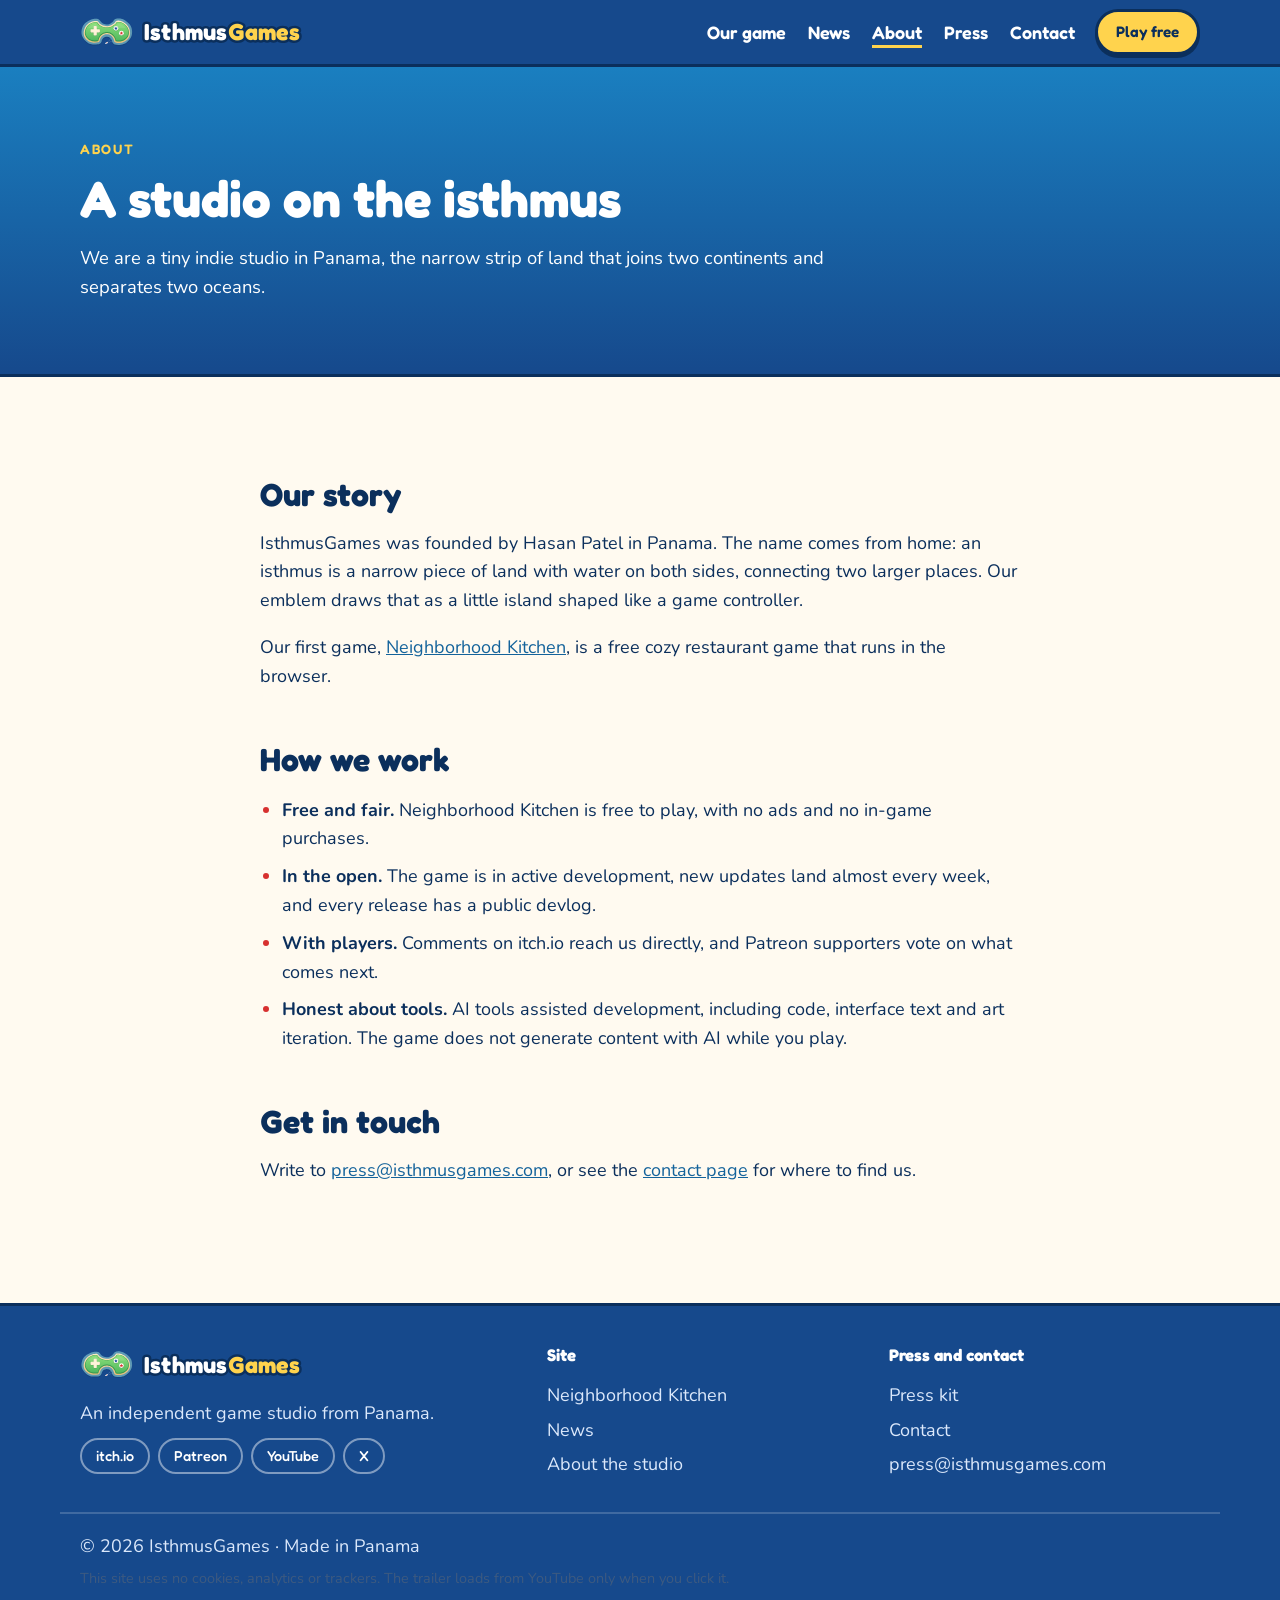
==== about/index.html @ 9109cb6f "Add game, news, about, press and contact pages Split the one-page site into a multi-page site with a" ====
<!doctype html>
<html lang="en">
<head>
  <meta charset="utf-8">
  <meta name="viewport" content="width=device-width, initial-scale=1">
  <meta http-equiv="Content-Security-Policy" content="default-src 'self'; img-src 'self' data:; style-src 'self'; font-src 'self'; script-src 'self'; frame-src https://www.youtube-nocookie.com; base-uri 'self'; form-action 'none'; object-src 'none'">
  <title>About | IsthmusGames</title>
  <meta name="description" content="IsthmusGames is an independent game studio from Panama, making warm, unhurried games in the open.">
  <meta name="theme-color" content="#16498c">
  <link rel="canonical" href="https://isthmusgames.com/about/">

  <meta property="og:type" content="website">
  <meta property="og:site_name" content="IsthmusGames">
  <meta property="og:title" content="About | IsthmusGames">
  <meta property="og:description" content="IsthmusGames is an independent game studio from Panama, making warm, unhurried games in the open.">
  <meta property="og:url" content="https://isthmusgames.com/about/">
  <meta property="og:image" content="https://isthmusgames.com/assets/social-card.jpg">
  <meta property="og:image:width" content="1200">
  <meta property="og:image:height" content="1200">
  <meta name="twitter:card" content="summary_large_image">
  <meta name="twitter:site" content="@IsthmusGamesHQ">

  <link rel="icon" href="/favicon.ico" sizes="48x48">
  <link rel="icon" href="/assets/emblem.svg" type="image/svg+xml">
  <link rel="apple-touch-icon" href="/assets/icon-180.png">
  
  <link rel="preload" href="/assets/fonts/fredoka-latin.woff2" as="font" type="font/woff2" crossorigin>
  <link rel="stylesheet" href="/fonts.css">
  <link rel="stylesheet" href="/styles.css">
  
</head>
<body>
  <a class="skip" href="#main">Skip to content</a>
  <header class="site-header">
    <div class="wrap header-row">
      <a class="brand" href="/" aria-label="IsthmusGames home">
        <img src="/assets/emblem-island.svg" alt="" width="54" height="32">
        <span class="wordmark"><span>Isthmus</span><span class="games">Games</span></span>
      </a>
      <nav aria-label="Main">
        <a href="/neighborhood-kitchen/">Our game</a>
        <a href="/news/">News</a>
        <a href="/about/" aria-current="page">About</a>
        <a href="/press/">Press</a>
        <a href="/contact/">Contact</a>
      </nav>
      <a class="btn btn-small btn-primary" href="https://isthmusgames.itch.io/neighborhood-kitchen" target="_blank" rel="noopener">Play free</a>
    </div>
  </header>

  <main id="main">
    <section class="page-hero">
      <div class="wrap">
        <p class="eyebrow">About</p>
        <h1>A studio on the isthmus</h1>
        <p class="lede">We are a tiny indie studio in Panama, the narrow strip of land that joins two continents and separates two oceans.</p>
      </div>
    </section>

    <section class="section">
      <div class="wrap prose">
        <h2>Our story</h2>
        <p>IsthmusGames was founded by Hasan Patel in Panama. The name comes from home: an isthmus is a narrow piece of land with water on both sides, connecting two larger places. Our emblem draws that as a little island shaped like a game controller.</p>
        <p>Our first game, <a href="/neighborhood-kitchen/">Neighborhood Kitchen</a>, is a free cozy restaurant game that runs in the browser.</p>
        <h2>How we work</h2>
        <ul>
          <li><strong>Free and fair.</strong> Neighborhood Kitchen is free to play, with no ads and no in-game purchases.</li>
          <li><strong>In the open.</strong> The game is in active development, new updates land almost every week, and every release has a public devlog.</li>
          <li><strong>With players.</strong> Comments on itch.io reach us directly, and Patreon supporters vote on what comes next.</li>
          <li><strong>Honest about tools.</strong> AI tools assisted development, including code, interface text and art iteration. The game does not generate content with AI while you play.</li>
        </ul>
        <h2>Get in touch</h2>
        <p>Write to <a href="mailto:press@isthmusgames.com">press@isthmusgames.com</a>, or see the <a href="/contact/">contact page</a> for where to find us.</p>
      </div>
    </section>
  </main>

  <footer class="site-footer">
    <div class="wrap footer-grid">
      <div>
        <div class="brand">
          <img src="/assets/emblem-island.svg" alt="" width="54" height="32">
          <span class="wordmark"><span>Isthmus</span><span class="games">Games</span></span>
        </div>
        <p>An independent game studio from Panama.</p>
        <p class="social-row">
          <a href="https://isthmusgames.itch.io" target="_blank" rel="noopener">itch.io</a>
          <a href="https://www.patreon.com/isthmusgames" target="_blank" rel="noopener">Patreon</a>
          <a href="https://www.youtube.com/@IsthmusGames" target="_blank" rel="noopener">YouTube</a>
          <a href="https://x.com/IsthmusGamesHQ" target="_blank" rel="noopener">X</a>
        </p>
      </div>
      <nav aria-label="Footer">
        <h2>Site</h2>
        <a href="/neighborhood-kitchen/">Neighborhood Kitchen</a>
        <a href="/news/">News</a>
        <a href="/about/">About the studio</a>
      </nav>
      <nav aria-label="Press and contact">
        <h2>Press and contact</h2>
        <a href="/press/">Press kit</a>
        <a href="/contact/">Contact</a>
        <a href="mailto:press@isthmusgames.com">press@isthmusgames.com</a>
      </nav>
    </div>
    <div class="wrap footer-base">
      <p>© 2026 IsthmusGames · Made in Panama</p>
      <p class="fineprint">This site uses no cookies, analytics or trackers. The trailer loads from YouTube only when you click it.</p>
    </div>
  </footer>
  <script src="/site.js" defer></script>
</body>
</html>
---- fonts.css ----
@font-face {
  font-family: "Fredoka";
  font-style: normal;
  font-weight: 500;
  font-display: swap;
  src: url("/assets/fonts/fredoka-latin.woff2") format("woff2");
}

@font-face {
  font-family: "Fredoka";
  font-style: normal;
  font-weight: 600;
  font-display: swap;
  src: url("/assets/fonts/fredoka-latin.woff2") format("woff2");
}

@font-face {
  font-family: "Fredoka";
  font-style: normal;
  font-weight: 700;
  font-display: swap;
  src: url("/assets/fonts/fredoka-latin.woff2") format("woff2");
}

@font-face {
  font-family: "Nunito";
  font-style: normal;
  font-weight: 400;
  font-display: swap;
  src: url("/assets/fonts/nunito-latin.woff2") format("woff2");
}

@font-face {
  font-family: "Nunito";
  font-style: normal;
  font-weight: 600;
  font-display: swap;
  src: url("/assets/fonts/nunito-latin.woff2") format("woff2");
}

@font-face {
  font-family: "Nunito";
  font-style: normal;
  font-weight: 700;
  font-display: swap;
  src: url("/assets/fonts/nunito-latin.woff2") format("woff2");
}

@font-face {
  font-family: "Nunito";
  font-style: normal;
  font-weight: 800;
  font-display: swap;
  src: url("/assets/fonts/nunito-latin.woff2") format("woff2");
}
---- styles.css ----
:root {
  --sea-1: #46d6c8;
  --sea-2: #22b0c2;
  --sea-3: #1a7fc0;
  --sea-4: #16498c;
  --navy: #0b2f5c;
  --sand: #fdeec4;
  --sand-deep: #e7bd78;
  --grass: #4fb85e;
  --grass-edge: #37964e;
  --star-blue: #1d4f9f;
  --star-red: #d7302f;
  --yellow: #ffd34d;

  --bg: #fffaf0;
  --bg-alt: #fdf1d2;
  --surface: #ffffff;
  --text: #0b2f5c;
  --text-soft: #3d5a80;
  --line: #ecdcb4;
  --accent: #14639b;

  --radius: 20px;
  --shadow: 0 10px 30px rgba(11, 47, 92, .14);
  --font-display: "Fredoka", "Nunito", system-ui, sans-serif;
  --font-body: "Nunito", system-ui, -apple-system, "Segoe UI", sans-serif;
}

@media (prefers-color-scheme: dark) {
  :root {
    --bg: #071f3d;
    --bg-alt: #0b2f5c;
    --surface: #10386b;
    --text: #f4f8ff;
    --text-soft: #b9cde8;
    --line: #1f4a85;
    --accent: #7fdcd2;
    --shadow: 0 10px 30px rgba(0, 0, 0, .35);
  }
}

* { box-sizing: border-box; }

html { scroll-behavior: smooth; scroll-padding-top: 84px; }

body {
  margin: 0;
  background: var(--bg);
  color: var(--text);
  font-family: var(--font-body);
  font-size: 18px;
  line-height: 1.6;
  -webkit-font-smoothing: antialiased;
}

img { max-width: 100%; height: auto; display: block; }

a { color: var(--accent); }

h1, h2, h3 {
  font-family: var(--font-display);
  line-height: 1.12;
  margin: 0 0 .5em;
  text-wrap: balance;
}

h1 { font-size: clamp(2.3rem, 5.4vw, 4rem); font-weight: 700; }
h2 { font-size: clamp(1.9rem, 4vw, 2.8rem); font-weight: 700; }
h3 { font-size: 1.3rem; font-weight: 600; }

p { margin: 0 0 1em; }

.wrap {
  width: 100%;
  max-width: 1160px;
  margin: 0 auto;
  padding: 0 20px;
}

.skip {
  position: absolute;
  left: -999px;
  top: 8px;
  background: var(--yellow);
  color: var(--navy);
  padding: 8px 14px;
  border-radius: 10px;
  z-index: 100;
}
.skip:focus { left: 8px; }

.eyebrow {
  font-family: var(--font-display);
  font-weight: 600;
  font-size: .85rem;
  letter-spacing: .12em;
  text-transform: uppercase;
  color: var(--accent);
  margin-bottom: .7em;
}

.fineprint { font-size: .9rem; color: var(--text-soft); }

/* Brand */

.brand {
  display: inline-flex;
  align-items: center;
  gap: 10px;
  text-decoration: none;
}

.wordmark {
  font-family: var(--font-display);
  font-weight: 700;
  font-size: 1.45rem;
  color: #fff;
  -webkit-text-stroke: 5px var(--navy);
  paint-order: stroke fill;
  letter-spacing: .01em;
  white-space: nowrap;
}
.wordmark .games { color: var(--yellow); }

/* Buttons */

.btn {
  display: inline-flex;
  align-items: center;
  justify-content: center;
  font-family: var(--font-display);
  font-weight: 600;
  font-size: 1.1rem;
  padding: 14px 26px;
  border-radius: 999px;
  border: 3px solid var(--navy);
  text-decoration: none;
  transition: transform .15s ease, box-shadow .15s ease;
  box-shadow: 0 5px 0 var(--navy);
}
.btn:hover { transform: translateY(-2px); box-shadow: 0 7px 0 var(--navy); }
.btn:active { transform: translateY(3px); box-shadow: 0 2px 0 var(--navy); }
.btn:focus-visible, a:focus-visible { outline: 3px solid var(--yellow); outline-offset: 3px; }

.btn-primary { background: var(--yellow); color: var(--navy); }
.btn-ghost { background: rgba(255, 255, 255, .92); color: var(--navy); }
.btn-outline { background: var(--surface); color: var(--text); }
.btn-small { font-size: .95rem; padding: 8px 18px; box-shadow: 0 3px 0 var(--navy); }

.actions { display: flex; flex-wrap: wrap; gap: 14px; margin: 1.6em 0 1em; }

/* Header */

.site-header {
  position: sticky;
  top: 0;
  z-index: 50;
  background: var(--sea-4);
  border-bottom: 3px solid var(--navy);
}

.header-row {
  display: flex;
  align-items: center;
  gap: 20px;
  min-height: 64px;
}

.site-header nav {
  display: flex;
  gap: 22px;
  margin-left: auto;
}

.site-header nav a {
  font-family: var(--font-display);
  font-weight: 600;
  color: #fff;
  text-decoration: none;
}
.site-header nav a[aria-current="page"] { text-decoration: underline; text-decoration-color: var(--yellow); text-decoration-thickness: 3px; text-underline-offset: 6px; }
.site-header nav a:hover { text-decoration: underline; text-underline-offset: 5px; }

/* Hero */

.hero {
  position: relative;
  overflow: hidden;
  color: #fff;
  background: linear-gradient(180deg, var(--sea-1) 0%, var(--sea-2) 14%, var(--sea-3) 40%, var(--sea-4) 100%);
  padding: clamp(48px, 8vw, 96px) 0 clamp(64px, 9vw, 112px);
}

.waves { position: absolute; inset: 0; width: 100%; height: 100%; }

.hero-grid {
  position: relative;
  display: grid;
  grid-template-columns: 1.05fr 1fr;
  gap: 40px;
  align-items: center;
}

.hero h1 { text-shadow: 0 4px 0 rgba(11, 47, 92, .35); }
.hero .eyebrow { color: var(--navy); }
.hero .lede { font-size: 1.2rem; max-width: 34em; }

.hero-art img {
  width: 100%;
  filter: drop-shadow(0 18px 24px rgba(11, 47, 92, .35));
  animation: float 7s ease-in-out infinite;
}

@keyframes float {
  0%, 100% { transform: translateY(0); }
  50% { transform: translateY(-12px); }
}

@media (prefers-reduced-motion: reduce) {
  .hero-art img { animation: none; }
  html { scroll-behavior: auto; }
  .btn { transition: none; }
}

/* Sections */

.section { padding: clamp(56px, 8vw, 100px) 0; }
.section-sand { background: var(--bg-alt); border-block: 3px solid var(--line); }
.section-sand .eyebrow { color: var(--accent); }
.section-sand .card-link { color: var(--accent); }
.site-footer .eyebrow { color: var(--yellow); }

@media (prefers-color-scheme: dark) {
  .stats strong { color: var(--yellow); }
}

/* Subpage hero */

.page-hero {
  background: linear-gradient(180deg, var(--sea-3) 0%, var(--sea-4) 100%);
  color: #fff;
  padding: clamp(40px, 6vw, 72px) 0;
  border-bottom: 3px solid var(--navy);
}
.page-hero h1 { font-size: clamp(2.1rem, 4.6vw, 3.2rem); margin-bottom: .3em; }
.page-hero .eyebrow { color: var(--yellow); }
.page-hero .lede { font-size: 1.15rem; max-width: 42em; margin: 0; }
.page-hero a { color: var(--yellow); }

.narrow { max-width: 800px; }
.actions-top { margin-top: 0; }

/* Long-form text */

.prose { max-width: 800px; }
.prose h2 { font-size: clamp(1.5rem, 3vw, 2rem); margin-top: 1.6em; }
.prose h2:first-child { margin-top: 0; }
.prose h3 { margin-top: 1.4em; }
.prose ul { padding-left: 1.2em; }
.prose li { margin-bottom: .5em; }
.prose li::marker { color: var(--star-red); }

.contact-line { margin-top: 2em; }

/* Trailer */

.facade {
  position: relative;
  display: block;
  width: 100%;
  padding: 0;
  border: 3px solid var(--navy);
  border-radius: var(--radius);
  overflow: hidden;
  background: var(--navy);
  box-shadow: var(--shadow);
  cursor: pointer;
  aspect-ratio: 16 / 9;
}
.facade img { width: 100%; height: 100%; object-fit: cover; }
.facade-play {
  position: absolute;
  left: 50%;
  top: 50%;
  width: 84px;
  height: 84px;
  margin: -42px 0 0 -42px;
  border-radius: 50%;
  background: var(--yellow);
  border: 3px solid var(--navy);
  box-shadow: 0 5px 0 var(--navy);
}
.facade-play::after {
  content: "";
  position: absolute;
  left: 32px;
  top: 22px;
  border-left: 26px solid var(--navy);
  border-top: 17px solid transparent;
  border-bottom: 17px solid transparent;
}
.facade:hover .facade-play { transform: translateY(-2px); }
.video {
  display: block;
  width: 100%;
  aspect-ratio: 16 / 9;
  border: 3px solid var(--navy);
  border-radius: var(--radius);
  box-shadow: var(--shadow);
}

/* Feature and download lists */

.feature-grid {
  display: grid;
  grid-template-columns: 1fr 1fr;
  gap: 16px 28px;
}
.feature-grid > div {
  background: var(--surface);
  border: 2px solid var(--line);
  border-radius: 16px;
  padding: 16px 20px;
}
.feature-grid h3 { margin: 0 0 .25em; }
.feature-grid p { margin: 0; color: var(--text-soft); }

.shots-wide { grid-template-columns: 1fr 1fr; }

.facts {
  margin: 0;
  display: grid;
  gap: 0;
  border: 3px solid var(--navy);
  border-radius: var(--radius);
  overflow: hidden;
  background: var(--surface);
}
.facts > div {
  display: grid;
  grid-template-columns: 180px 1fr;
  gap: 12px;
  padding: 12px 20px;
  border-bottom: 2px solid var(--line);
}
.facts > div:last-child { border-bottom: 0; }
.facts dt { font-family: var(--font-display); font-weight: 600; }
.facts dd { margin: 0; color: var(--text-soft); }

.downloads {
  list-style: none;
  padding: 0;
  margin: 0;
  display: grid;
  grid-template-columns: repeat(3, 1fr);
  gap: 14px;
}
.downloads a {
  display: block;
  padding: 14px 18px;
  background: var(--surface);
  color: var(--text);
  border: 2px solid var(--navy);
  border-radius: 14px;
  font-family: var(--font-display);
  font-weight: 500;
  text-decoration: none;
}
.downloads a:hover { background: var(--yellow); color: var(--navy); }
.prose li.plain::marker { content: ""; }

.faq {
  background: var(--surface);
  border: 2px solid var(--line);
  border-radius: 14px;
  padding: 14px 20px;
  margin-bottom: 12px;
}
.faq summary { font-family: var(--font-display); font-weight: 600; font-size: 1.1rem; cursor: pointer; }
.faq p { margin: .6em 0 0; color: var(--text-soft); }

.news-item {
  background: var(--surface);
  border: 3px solid var(--navy);
  border-radius: var(--radius);
  box-shadow: var(--shadow);
  padding: 28px 32px;
}
.news-item .btn { margin-top: .6em; }

.site-footer h2 { font-size: 1.05rem; color: #fff; margin-bottom: .6em; }
.footer-grid {
  display: grid;
  grid-template-columns: 1.4fr 1fr 1fr;
  gap: 32px;
  align-items: start;
}
.site-footer nav { display: grid; gap: 6px; justify-items: start; }
.site-footer nav a { color: #dbe8fb; text-decoration: none; }
.site-footer nav a:hover { color: var(--yellow); text-decoration: underline; }
.footer-grid p { margin: .6em 0; }
.social-row { display: flex; flex-wrap: wrap; gap: 8px; }
.social-row a {
  color: #fff;
  text-decoration: none;
  font-family: var(--font-display);
  font-weight: 500;
  font-size: .9rem;
  padding: 4px 14px;
  border: 2px solid rgba(255, 255, 255, .45);
  border-radius: 999px;
}
.social-row a:hover { background: var(--yellow); border-color: var(--yellow); color: var(--navy); }
.footer-base { margin-top: 28px; padding-top: 18px; border-top: 2px solid rgba(255, 255, 255, .18); }
.footer-base p { margin: 0 0 .3em; }

.section-head { max-width: 720px; margin-bottom: 36px; }

.tagline {
  font-family: var(--font-display);
  font-size: 1.4rem;
  font-weight: 500;
  color: var(--text-soft);
}

/* Game */

.game-grid {
  display: grid;
  grid-template-columns: 1fr 1.25fr;
  gap: 40px;
  align-items: start;
}

.stats {
  list-style: none;
  padding: 0;
  margin: 1.6em 0 0;
  display: grid;
  grid-template-columns: 1fr 1fr;
  gap: 12px;
}

.stats li {
  background: var(--surface);
  border: 2px solid var(--line);
  border-radius: 16px;
  padding: 14px 16px;
}

.stats strong {
  display: block;
  font-family: var(--font-display);
  font-size: 1.9rem;
  line-height: 1.1;
  color: var(--star-red);
}

.stats span { font-size: .92rem; color: var(--text-soft); }

.shot {
  position: relative;
  display: block;
  border-radius: var(--radius);
  overflow: hidden;
  border: 3px solid var(--navy);
  box-shadow: var(--shadow);
  background: var(--surface);
  text-decoration: none;
}

.shot img { width: 100%; transition: transform .3s ease; }
.shot:hover img { transform: scale(1.03); }

.shot span {
  position: absolute;
  left: 10px;
  bottom: 10px;
  background: var(--navy);
  color: #fff;
  font-family: var(--font-display);
  font-weight: 500;
  font-size: .9rem;
  padding: 4px 12px;
  border-radius: 999px;
}

.shots {
  display: grid;
  grid-template-columns: repeat(4, 1fr);
  gap: 18px;
  margin-top: 28px;
}

.update {
  display: flex;
  align-items: center;
  justify-content: space-between;
  gap: 28px;
  margin-top: 36px;
  padding: 28px 32px;
  background: var(--surface);
  border: 3px solid var(--navy);
  border-radius: var(--radius);
  box-shadow: var(--shadow);
}

.update h3 { font-size: 1.6rem; }
.update p:last-child { margin: 0; max-width: 46em; }
.update .btn { flex-shrink: 0; }

/* Studio */

.studio-grid {
  display: grid;
  grid-template-columns: 1.1fr 1fr;
  gap: 48px;
  align-items: start;
}

.values {
  list-style: none;
  margin: 0;
  padding: 0;
  display: grid;
  gap: 16px;
}

.values li {
  background: var(--surface);
  border: 2px solid var(--line);
  border-left: 8px solid var(--grass);
  border-radius: 16px;
  padding: 18px 22px;
}

.values li:nth-child(2) { border-left-color: var(--star-blue); }
.values li:nth-child(3) { border-left-color: var(--star-red); }
.values h3 { margin-bottom: .25em; }
.values p { margin: 0; color: var(--text-soft); }

/* Follow */

.cards {
  display: grid;
  grid-template-columns: 1fr 1fr;
  gap: 24px;
}

.card {
  display: block;
  padding: 28px 30px;
  background: var(--surface);
  color: var(--text);
  border: 3px solid var(--navy);
  border-radius: var(--radius);
  box-shadow: 0 6px 0 var(--navy);
  text-decoration: none;
  transition: transform .15s ease, box-shadow .15s ease;
}

.card:hover { transform: translateY(-3px); box-shadow: 0 9px 0 var(--navy); }
.card p { color: var(--text-soft); }

.card-link {
  font-family: var(--font-display);
  font-weight: 600;
  color: var(--accent);
}

/* Footer */

.site-footer {
  background: var(--sea-4);
  color: #dbe8fb;
  padding: 40px 0;
  border-top: 3px solid var(--navy);
}



/* Responsive */

@media (max-width: 900px) {
  .hero-grid, .game-grid, .studio-grid { grid-template-columns: 1fr; }
  .hero-art { order: -1; max-width: 420px; margin: 0 auto; }
  .shots, .shots-wide, .cards, .feature-grid { grid-template-columns: 1fr 1fr; }
  .update { flex-direction: column; align-items: flex-start; }
  .footer-grid { grid-template-columns: 1fr 1fr; }
  .footer-grid > div:first-child { grid-column: 1 / -1; }
}

@media (max-width: 640px) {
  body { font-size: 17px; }
  .wrap { padding: 0 16px; }
  html { scroll-padding-top: 110px; }
  .header-row { flex-wrap: wrap; justify-content: space-between; padding-top: 8px; }
  .site-header nav { order: 3; width: 100%; margin: 0; gap: 18px; overflow-x: auto; padding-bottom: 10px; font-size: .95rem; white-space: nowrap; }
  .shots, .shots-wide, .feature-grid, .footer-grid, .downloads { grid-template-columns: 1fr; }
  .facts > div { grid-template-columns: 1fr; gap: 2px; }
  .wordmark { font-size: 1.2rem; -webkit-text-stroke-width: 4px; }
  .brand img { width: 44px; }
  .cards { grid-template-columns: 1fr; }
  .btn { width: 100%; }
  .btn-small { width: auto; }
  .update { padding: 22px; }
}
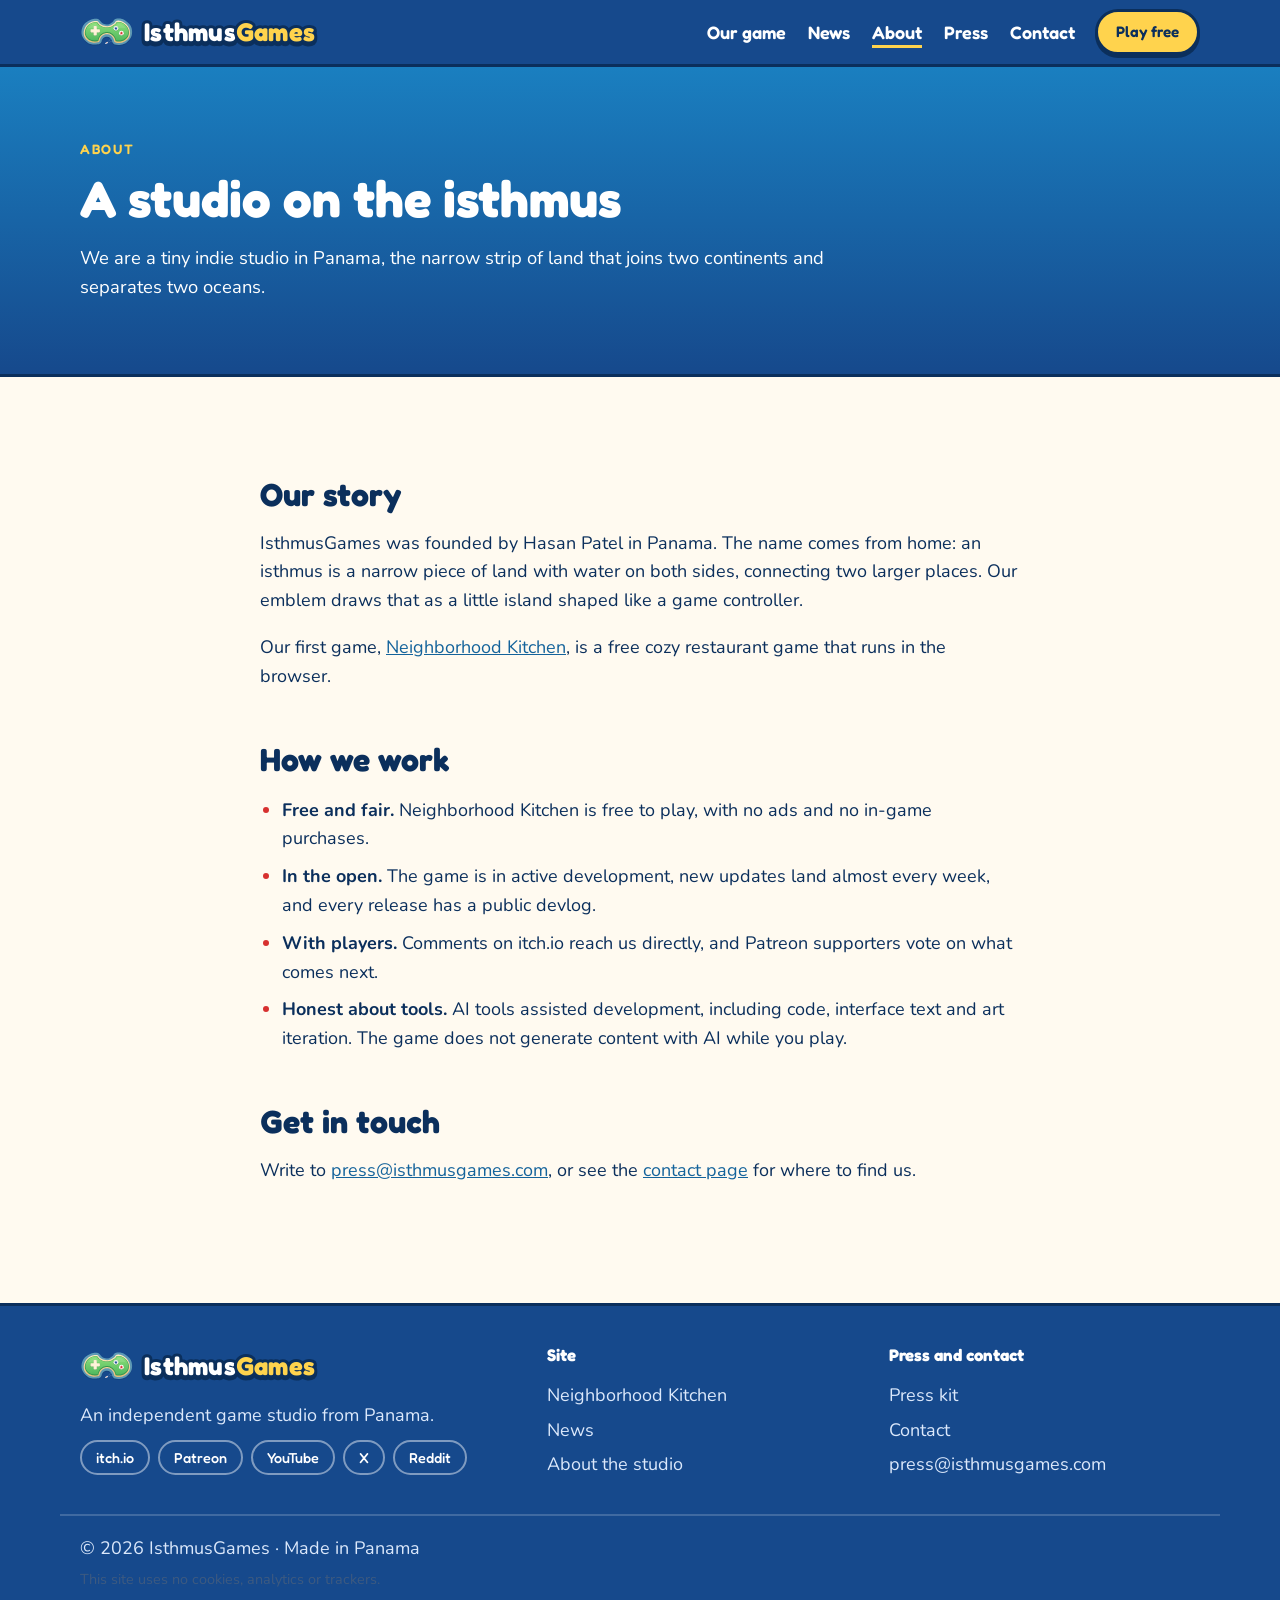
==== commit 5a100a7c: "Fix header and footer contrast, add Reddit and press kit zip Scope the YouTube trailer note to pages" ====
--- a/about/index.html
+++ b/about/index.html
@@ -25,6 +25,7 @@
   <link rel="apple-touch-icon" href="/assets/icon-180.png">
   
   <link rel="preload" href="/assets/fonts/fredoka-latin.woff2" as="font" type="font/woff2" crossorigin>
+  <link rel="preload" href="/assets/fonts/nunito-latin.woff2" as="font" type="font/woff2" crossorigin>
   <link rel="stylesheet" href="/fonts.css">
   <link rel="stylesheet" href="/styles.css">
   
@@ -88,6 +89,7 @@
           <a href="https://www.patreon.com/isthmusgames" target="_blank" rel="noopener">Patreon</a>
           <a href="https://www.youtube.com/@IsthmusGames" target="_blank" rel="noopener">YouTube</a>
           <a href="https://x.com/IsthmusGamesHQ" target="_blank" rel="noopener">X</a>
+          <a href="https://www.reddit.com/user/IsthmusGamesHQ" target="_blank" rel="noopener">Reddit</a>
         </p>
       </div>
       <nav aria-label="Footer">
@@ -105,7 +107,7 @@
     </div>
     <div class="wrap footer-base">
       <p>© 2026 IsthmusGames · Made in Panama</p>
-      <p class="fineprint">This site uses no cookies, analytics or trackers. The trailer loads from YouTube only when you click it.</p>
+      <p class="fineprint">This site uses no cookies, analytics or trackers.</p>
     </div>
   </footer>
   <script src="/site.js" defer></script>
--- a/styles.css
+++ b/styles.css
@@ -113,9 +113,10 @@
 .wordmark {
   font-family: var(--font-display);
   font-weight: 700;
-  font-size: 1.45rem;
+  font-size: 1.6rem;
   color: #fff;
-  -webkit-text-stroke: 5px var(--navy);
+  -webkit-text-stroke: 6px var(--navy);
+  filter: drop-shadow(0 2px 0 var(--navy));
   paint-order: stroke fill;
   letter-spacing: .01em;
   white-space: nowrap;
@@ -543,7 +544,7 @@
 
 .cards {
   display: grid;
-  grid-template-columns: 1fr 1fr;
+  grid-template-columns: repeat(auto-fit, minmax(240px, 1fr));
   gap: 24px;
 }
 
@@ -598,9 +599,10 @@
   .site-header nav { order: 3; width: 100%; margin: 0; gap: 18px; overflow-x: auto; padding-bottom: 10px; font-size: .95rem; white-space: nowrap; }
   .shots, .shots-wide, .feature-grid, .footer-grid, .downloads { grid-template-columns: 1fr; }
   .facts > div { grid-template-columns: 1fr; gap: 2px; }
-  .wordmark { font-size: 1.2rem; -webkit-text-stroke-width: 4px; }
+  .wordmark { font-size: 1.3rem; -webkit-text-stroke-width: 5px; }
   .brand img { width: 44px; }
   .cards { grid-template-columns: 1fr; }
+  .shots-three { grid-template-columns: 1fr 1fr; }
   .btn { width: 100%; }
   .btn-small { width: auto; }
   .update { padding: 22px; }
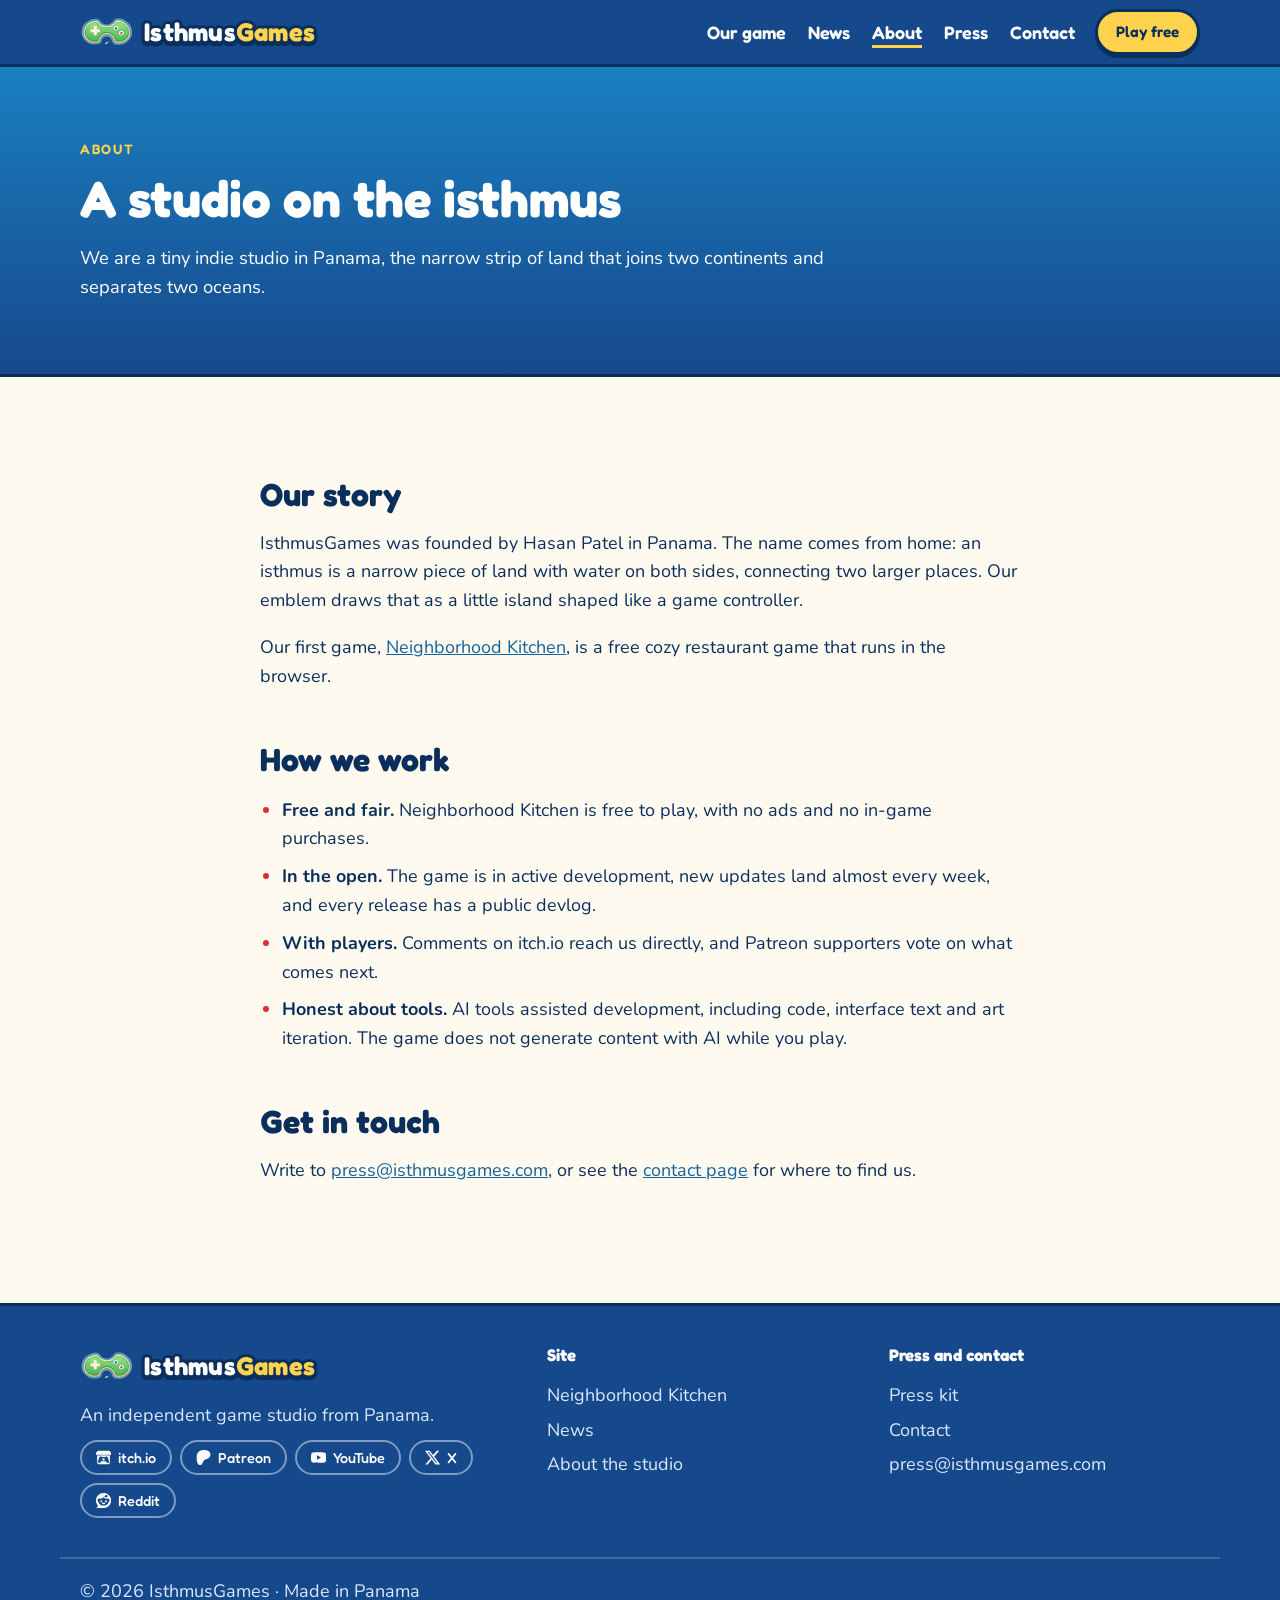
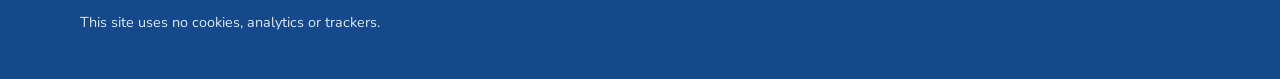
==== commit 446d47aa: "Fix icon loading in the build script Co-Authored-By: Claude Opus 5.5 (1M context) <noreply@anthropic" ====
--- a/about/index.html
+++ b/about/index.html
@@ -85,11 +85,11 @@
         </div>
         <p>An independent game studio from Panama.</p>
         <p class="social-row">
-          <a href="https://isthmusgames.itch.io" target="_blank" rel="noopener">itch.io</a>
-          <a href="https://www.patreon.com/isthmusgames" target="_blank" rel="noopener">Patreon</a>
-          <a href="https://www.youtube.com/@IsthmusGames" target="_blank" rel="noopener">YouTube</a>
-          <a href="https://x.com/IsthmusGamesHQ" target="_blank" rel="noopener">X</a>
-          <a href="https://www.reddit.com/user/IsthmusGamesHQ" target="_blank" rel="noopener">Reddit</a>
+          <a href="https://isthmusgames.itch.io" target="_blank" rel="noopener"><svg class="icon" viewBox="0 0 24 24" aria-hidden="true"><path d="M3.13 1.338C2.08 1.96.02 4.328 0 4.95v1.03c0 1.303 1.22 2.45 2.325 2.45 1.33 0 2.436-1.102 2.436-2.41 0 1.308 1.07 2.41 2.4 2.41 1.328 0 2.362-1.102 2.362-2.41 0 1.308 1.137 2.41 2.466 2.41h.024c1.33 0 2.466-1.102 2.466-2.41 0 1.308 1.034 2.41 2.363 2.41 1.33 0 2.4-1.102 2.4-2.41 0 1.308 1.106 2.41 2.435 2.41C22.78 8.43 24 7.282 24 5.98V4.95c-.02-.62-2.082-2.99-3.13-3.612-3.253-.114-5.508-.134-8.87-.133-3.362 0-7.945.053-8.87.133zm6.376 6.477a2.74 2.74 0 0 1-.468.602c-.5.49-1.19.795-1.947.795a2.786 2.786 0 0 1-1.95-.795c-.182-.178-.32-.37-.446-.59-.127.222-.303.412-.486.59a2.788 2.788 0 0 1-1.95.795c-.092 0-.187-.025-.264-.052-.107 1.113-.152 2.176-.168 2.95v.005l-.006 1.167c.02 2.334-.23 7.564 1.03 8.85 1.952.454 5.545.662 9.15.663 3.605 0 7.198-.21 9.15-.664 1.26-1.284 1.01-6.514 1.03-8.848l-.006-1.167v-.004c-.016-.775-.06-1.838-.168-2.95-.077.026-.172.052-.263.052a2.788 2.788 0 0 1-1.95-.795c-.184-.178-.36-.368-.486-.59-.127.22-.265.412-.447.59a2.786 2.786 0 0 1-1.95.794c-.76 0-1.446-.303-1.948-.793a2.74 2.74 0 0 1-.468-.602 2.738 2.738 0 0 1-.463.602 2.787 2.787 0 0 1-1.95.794h-.16a2.787 2.787 0 0 1-1.95-.793 2.738 2.738 0 0 1-.464-.602zm-2.004 2.59v.002c.795.002 1.5 0 2.373.953.687-.072 1.406-.108 2.125-.107.72 0 1.438.035 2.125.107.873-.953 1.578-.95 2.372-.953.376 0 1.876 0 2.92 2.934l1.123 4.028c.832 2.995-.266 3.068-1.636 3.07-2.03-.075-3.156-1.55-3.156-3.025-1.124.184-2.436.276-3.748.277-1.312 0-2.624-.093-3.748-.277 0 1.475-1.125 2.95-3.156 3.026-1.37-.004-2.468-.077-1.636-3.072l1.122-4.027c1.045-2.934 2.545-2.934 2.92-2.934zM12 12.714c-.002.002-2.14 1.964-2.523 2.662l1.4-.056v1.22c0 .056.56.033 1.123.007.562.026 1.124.05 1.124-.008v-1.22l1.4.055C14.138 14.677 12 12.713 12 12.713z"/></svg>itch.io</a>
+          <a href="https://www.patreon.com/isthmusgames" target="_blank" rel="noopener"><svg class="icon" viewBox="0 0 24 24" aria-hidden="true"><path d="M22.957 7.21c-.004-3.064-2.391-5.576-5.191-6.482-3.478-1.125-8.064-.962-11.384.604C2.357 3.231 1.093 7.391 1.046 11.54c-.039 3.411.302 12.396 5.369 12.46 3.765.047 4.326-4.804 6.068-7.141 1.24-1.662 2.836-2.132 4.801-2.618 3.376-.836 5.678-3.501 5.673-7.031Z"/></svg>Patreon</a>
+          <a href="https://www.youtube.com/@IsthmusGames" target="_blank" rel="noopener"><svg class="icon" viewBox="0 0 24 24" aria-hidden="true"><path d="M23.498 6.186a3.016 3.016 0 0 0-2.122-2.136C19.505 3.545 12 3.545 12 3.545s-7.505 0-9.377.505A3.017 3.017 0 0 0 .502 6.186C0 8.07 0 12 0 12s0 3.93.502 5.814a3.016 3.016 0 0 0 2.122 2.136c1.871.505 9.376.505 9.376.505s7.505 0 9.377-.505a3.015 3.015 0 0 0 2.122-2.136C24 15.93 24 12 24 12s0-3.93-.502-5.814zM9.545 15.568V8.432L15.818 12l-6.273 3.568z"/></svg>YouTube</a>
+          <a href="https://x.com/IsthmusGamesHQ" target="_blank" rel="noopener"><svg class="icon" viewBox="0 0 24 24" aria-hidden="true"><path d="M18.901 1.153h3.68l-8.04 9.19L24 22.846h-7.406l-5.8-7.584-6.638 7.584H.474l8.6-9.83L0 1.154h7.594l5.243 6.932ZM17.61 20.644h2.039L6.486 3.24H4.298Z"/></svg>X</a>
+          <a href="https://www.reddit.com/user/IsthmusGamesHQ" target="_blank" rel="noopener"><svg class="icon" viewBox="0 0 24 24" aria-hidden="true"><path d="M12 0C5.373 0 0 5.373 0 12c0 3.314 1.343 6.314 3.515 8.485l-2.286 2.286C.775 23.225 1.097 24 1.738 24H12c6.627 0 12-5.373 12-12S18.627 0 12 0Zm4.388 3.199c1.104 0 1.999.895 1.999 1.999 0 1.105-.895 2-1.999 2-.946 0-1.739-.657-1.947-1.539v.002c-1.147.162-2.032 1.15-2.032 2.341v.007c1.776.067 3.4.567 4.686 1.363.473-.363 1.064-.58 1.707-.58 1.547 0 2.802 1.254 2.802 2.802 0 1.117-.655 2.081-1.601 2.531-.088 3.256-3.637 5.876-7.997 5.876-4.361 0-7.905-2.617-7.998-5.87-.954-.447-1.614-1.415-1.614-2.538 0-1.548 1.255-2.802 2.803-2.802.645 0 1.239.218 1.712.585 1.275-.79 2.881-1.291 4.64-1.365v-.01c0-1.663 1.263-3.034 2.88-3.207.188-.911.993-1.595 1.959-1.595Zm-8.085 8.376c-.784 0-1.459.78-1.506 1.797-.047 1.016.64 1.429 1.426 1.429.786 0 1.371-.369 1.418-1.385.047-1.017-.553-1.841-1.338-1.841Zm7.406 0c-.786 0-1.385.824-1.338 1.841.047 1.017.634 1.385 1.418 1.385.785 0 1.473-.413 1.426-1.429-.046-1.017-.721-1.797-1.506-1.797Zm-3.703 4.013c-.974 0-1.907.048-2.77.135-.147.015-.241.168-.183.305.483 1.154 1.622 1.964 2.953 1.964 1.33 0 2.47-.81 2.953-1.964.057-.137-.037-.29-.184-.305-.863-.087-1.795-.135-2.769-.135Z"/></svg>Reddit</a>
         </p>
       </div>
       <nav aria-label="Footer">
--- a/styles.css
+++ b/styles.css
@@ -401,7 +401,13 @@
 .site-footer nav a:hover { color: var(--yellow); text-decoration: underline; }
 .footer-grid p { margin: .6em 0; }
 .social-row { display: flex; flex-wrap: wrap; gap: 8px; }
+.icon { width: 1.05em; height: 1.05em; fill: currentColor; flex: none; }
+.card h3 { display: flex; align-items: center; gap: 10px; }
+.card h3 .icon { color: var(--star-red); }
 .social-row a {
+  display: inline-flex;
+  align-items: center;
+  gap: 7px;
   color: #fff;
   text-decoration: none;
   font-family: var(--font-display);
@@ -414,6 +420,7 @@
 .social-row a:hover { background: var(--yellow); border-color: var(--yellow); color: var(--navy); }
 .footer-base { margin-top: 28px; padding-top: 18px; border-top: 2px solid rgba(255, 255, 255, .18); }
 .footer-base p { margin: 0 0 .3em; }
+.site-footer .fineprint { color: #dbe8fb; }
 
 .section-head { max-width: 720px; margin-bottom: 36px; }
 
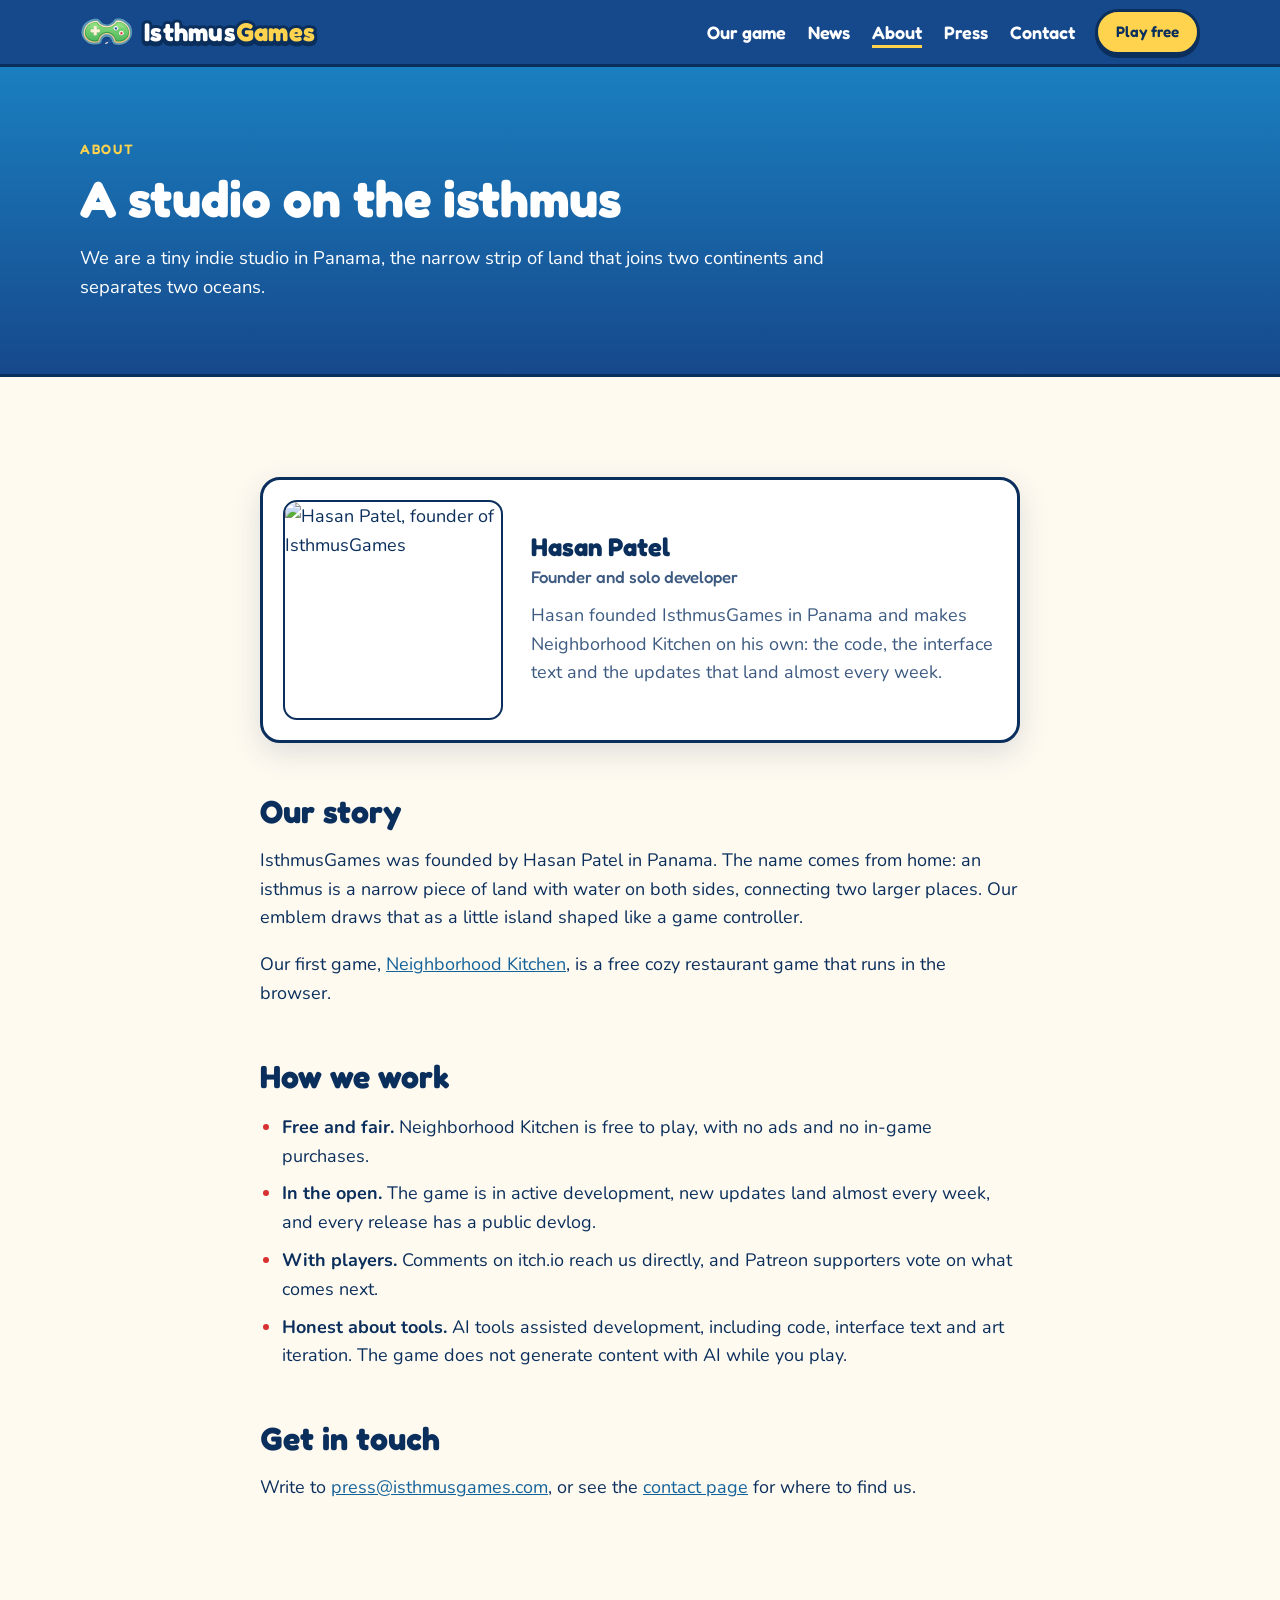
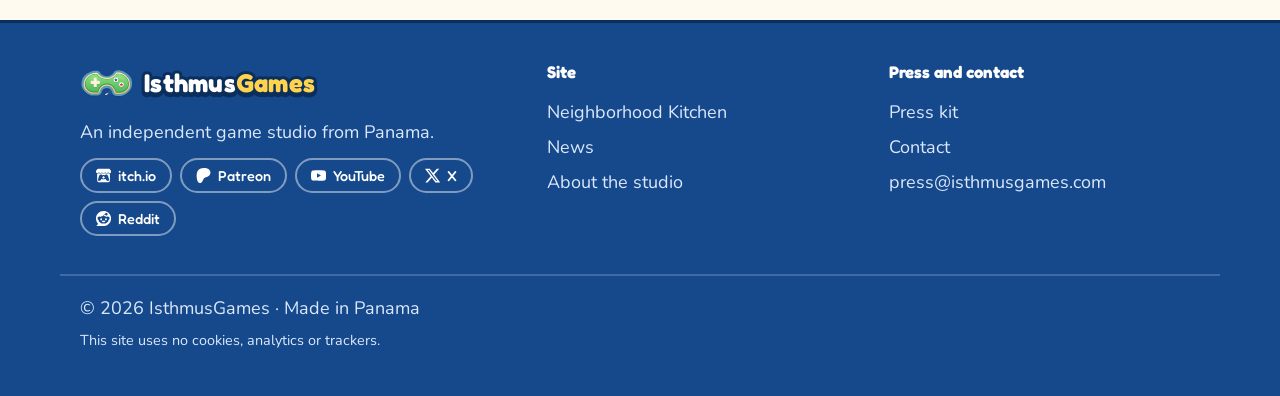
==== commit 52a3f61b: "Add founder portrait and bio to the About page Co-Authored-By: Claude Opus 5.5 (1M context) <noreply" ====
--- a/about/index.html
+++ b/about/index.html
@@ -60,6 +60,14 @@
 
     <section class="section">
       <div class="wrap prose">
+        <figure class="founder">
+          <img src="/assets/founder-hasan-patel.jpg" alt="Hasan Patel, founder of IsthmusGames" width="800" height="800" loading="lazy">
+          <figcaption>
+            <h2>Hasan Patel</h2>
+            <p class="tagline">Founder and solo developer</p>
+            <p>Hasan founded IsthmusGames in Panama and makes Neighborhood Kitchen on his own: the code, the interface text and the updates that land almost every week.</p>
+          </figcaption>
+        </figure>
         <h2>Our story</h2>
         <p>IsthmusGames was founded by Hasan Patel in Panama. The name comes from home: an isthmus is a narrow piece of land with water on both sides, connecting two larger places. Our emblem draws that as a little island shaped like a game controller.</p>
         <p>Our first game, <a href="/neighborhood-kitchen/">Neighborhood Kitchen</a>, is a free cozy restaurant game that runs in the browser.</p>
--- a/styles.css
+++ b/styles.css
@@ -262,6 +262,25 @@
 .prose li::marker { color: var(--star-red); }
 
 .contact-line { margin-top: 2em; }
+
+/* Founder */
+
+.founder {
+  display: grid;
+  grid-template-columns: 220px 1fr;
+  gap: 28px;
+  align-items: center;
+  margin: 0 0 2em;
+  padding: 20px;
+  background: var(--surface);
+  border: 3px solid var(--navy);
+  border-radius: var(--radius);
+  box-shadow: var(--shadow);
+}
+.founder img { width: 100%; border-radius: 14px; border: 2px solid var(--navy); }
+.founder h2 { margin: 0 0 .1em; font-size: 1.6rem; }
+.founder .tagline { font-size: 1.05rem; margin-bottom: .6em; }
+.founder p:last-child { margin: 0; color: var(--text-soft); }
 
 /* Trailer */
 
@@ -604,7 +623,8 @@
   html { scroll-padding-top: 110px; }
   .header-row { flex-wrap: wrap; justify-content: space-between; padding-top: 8px; }
   .site-header nav { order: 3; width: 100%; margin: 0; gap: 18px; overflow-x: auto; padding-bottom: 10px; font-size: .95rem; white-space: nowrap; }
-  .shots, .shots-wide, .feature-grid, .footer-grid, .downloads { grid-template-columns: 1fr; }
+  .shots, .shots-wide, .feature-grid, .footer-grid, .downloads, .founder { grid-template-columns: 1fr; }
+  .founder img { max-width: 240px; }
   .facts > div { grid-template-columns: 1fr; gap: 2px; }
   .wordmark { font-size: 1.3rem; -webkit-text-stroke-width: 5px; }
   .brand img { width: 44px; }
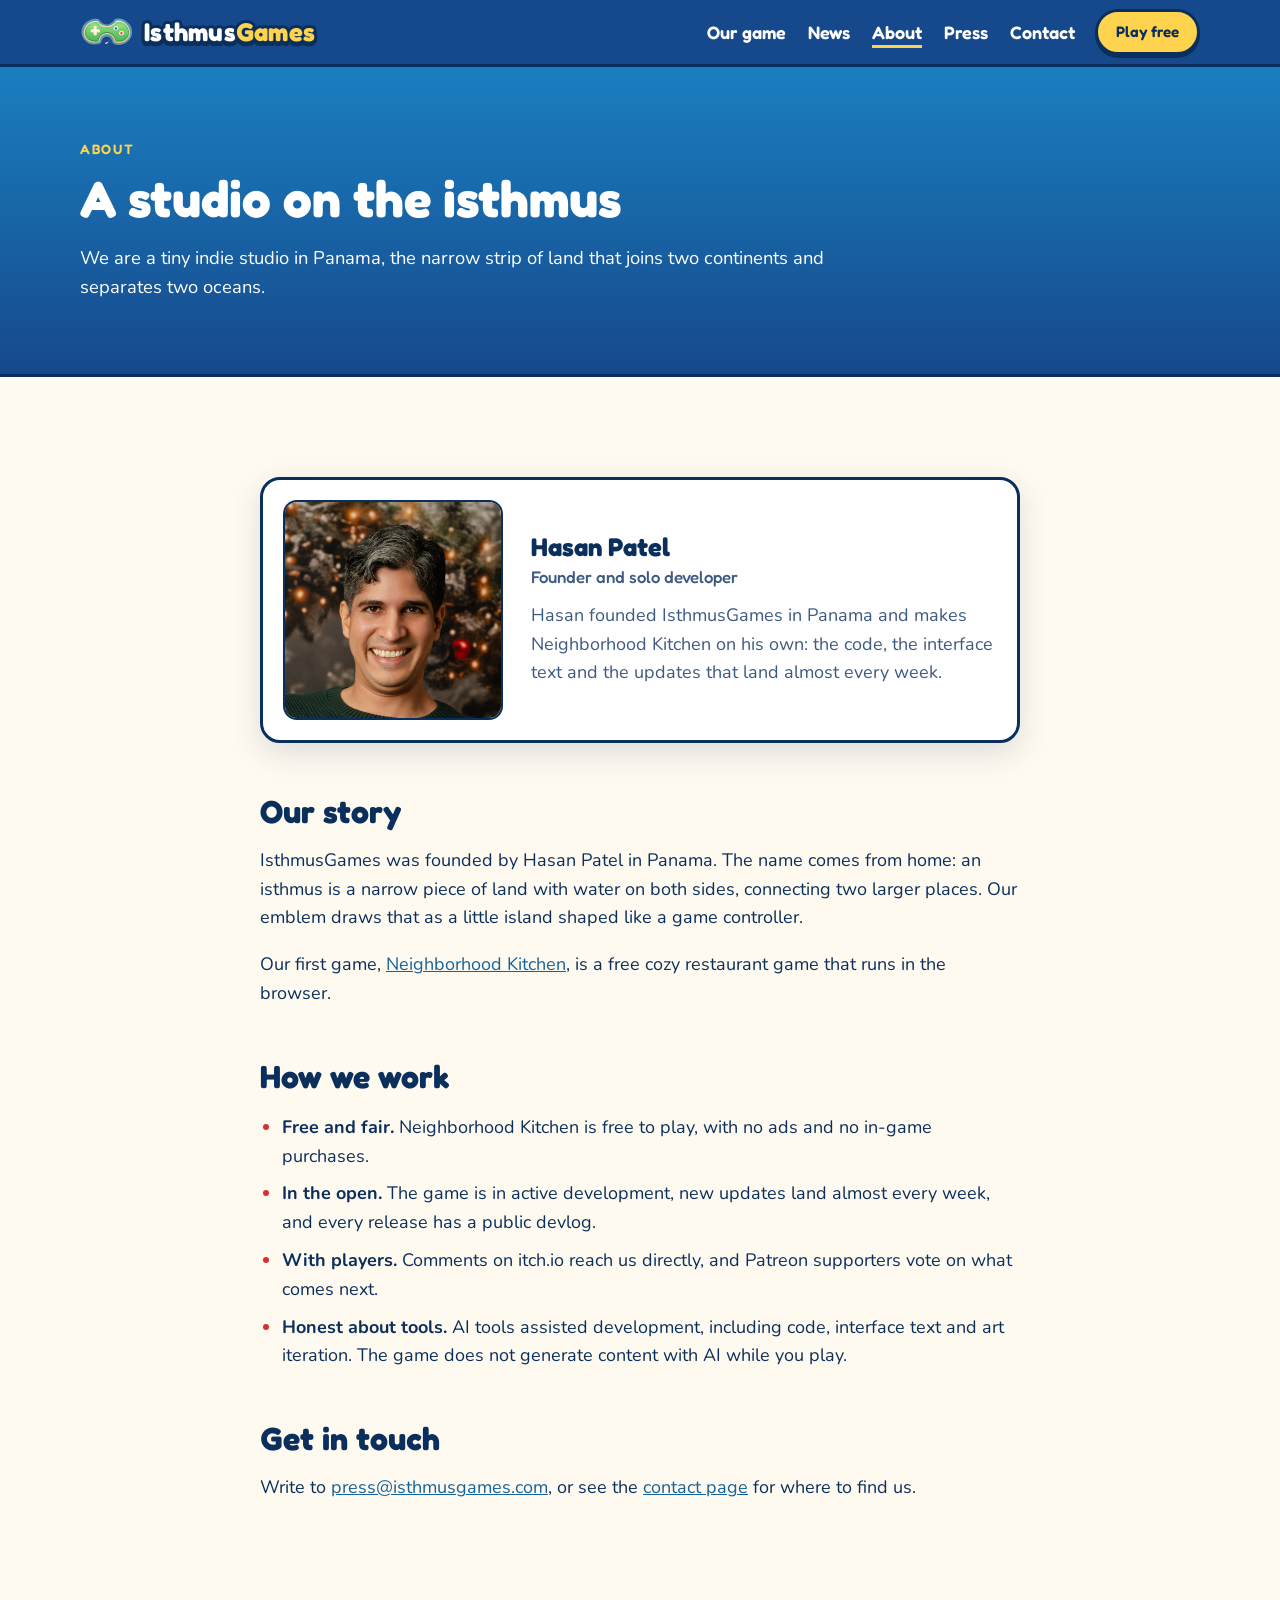
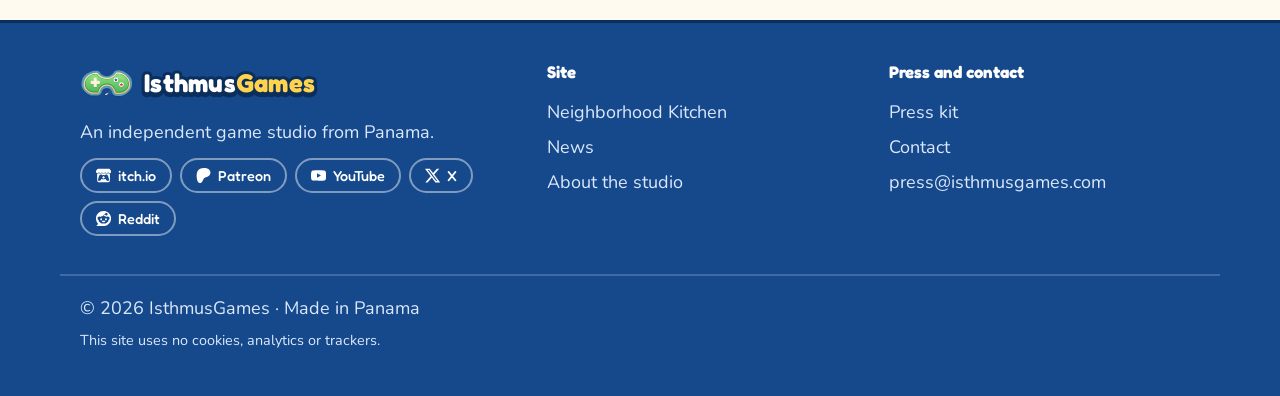
==== commit 563bd885: "Use the founder portrait on the About page Co-Authored-By: Claude Opus 5.5 (1M context) <noreply@ant" ====
--- a/about/index.html
+++ b/about/index.html
@@ -61,7 +61,7 @@
     <section class="section">
       <div class="wrap prose">
         <figure class="founder">
-          <img src="/assets/founder-hasan-patel.jpg" alt="Hasan Patel, founder of IsthmusGames" width="800" height="800" loading="lazy">
+          <img src="/assets/founder-hasan-patel-portrait.jpg" alt="Hasan Patel, founder of IsthmusGames" width="800" height="800" loading="lazy">
           <figcaption>
             <h2>Hasan Patel</h2>
             <p class="tagline">Founder and solo developer</p>
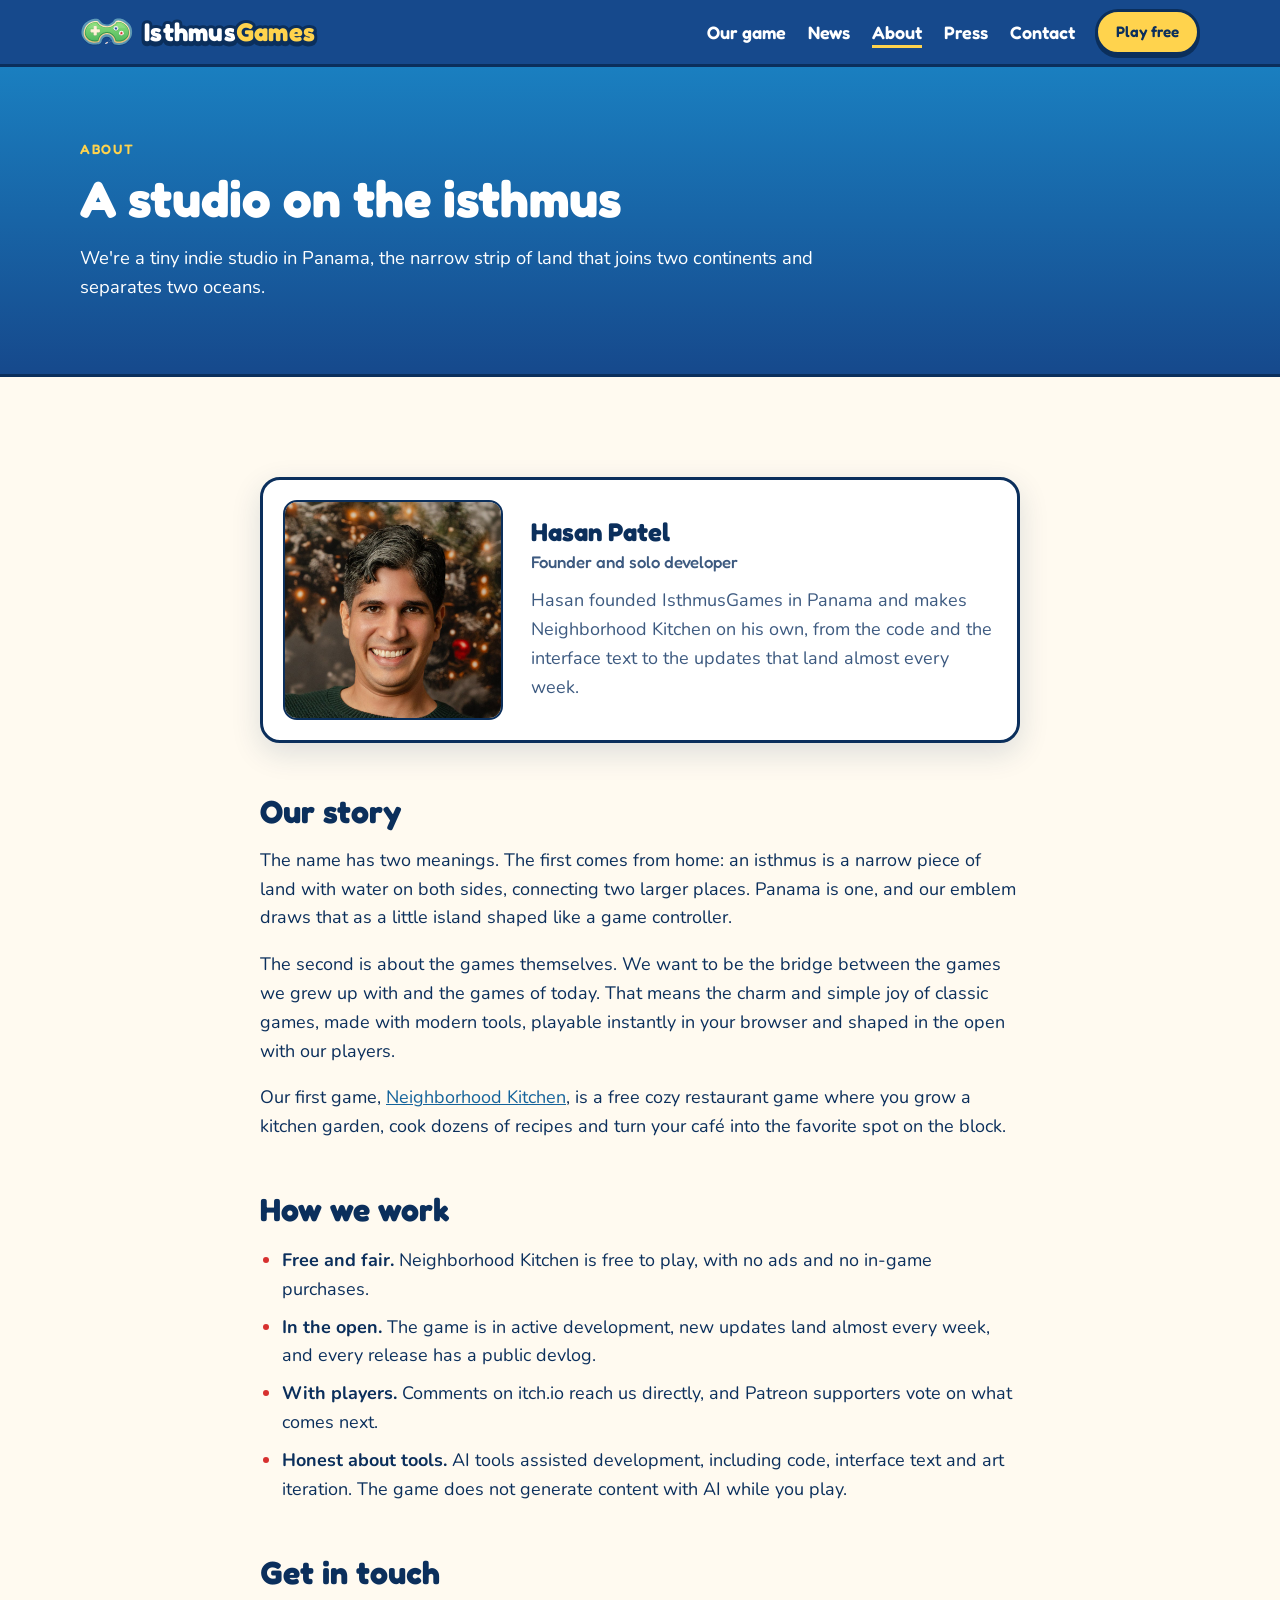
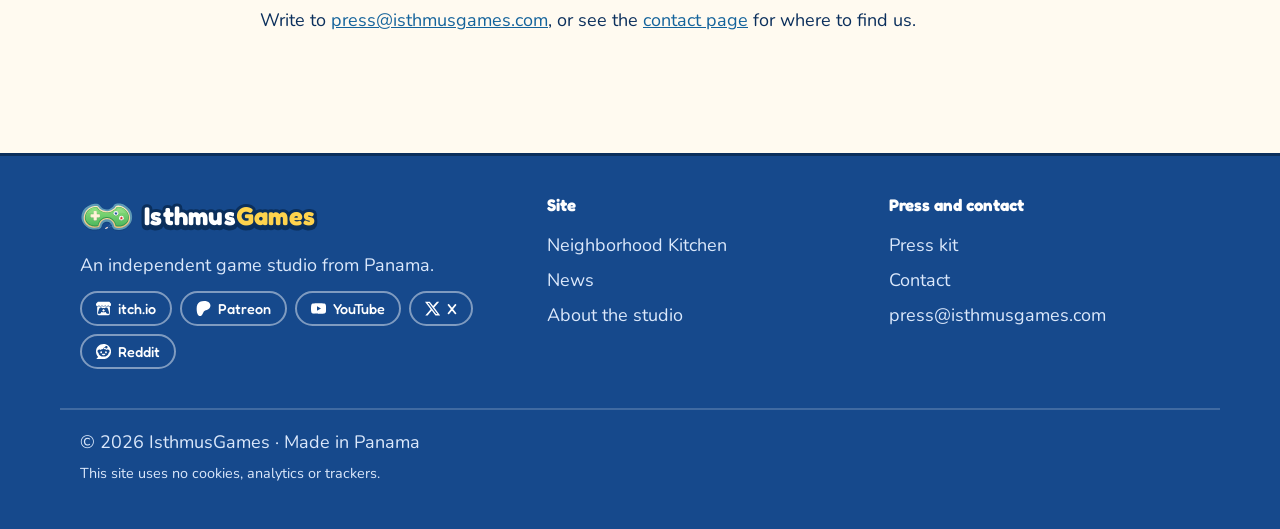
==== commit 607cca03: "Use the new About copy for the hero, founder card and Our story Co-Authored-By: Claude Opus 5.5 (1M " ====
--- a/about/index.html
+++ b/about/index.html
@@ -5,14 +5,14 @@
   <meta name="viewport" content="width=device-width, initial-scale=1">
   <meta http-equiv="Content-Security-Policy" content="default-src 'self'; img-src 'self' data:; style-src 'self'; font-src 'self'; script-src 'self'; frame-src https://www.youtube-nocookie.com; base-uri 'self'; form-action 'none'; object-src 'none'">
   <title>About | IsthmusGames</title>
-  <meta name="description" content="IsthmusGames is an independent game studio from Panama, making warm, unhurried games in the open.">
+  <meta name="description" content="IsthmusGames is an independent game studio from Panama, the isthmus that joins two continents and separates two oceans.">
   <meta name="theme-color" content="#16498c">
   <link rel="canonical" href="https://isthmusgames.com/about/">
 
   <meta property="og:type" content="website">
   <meta property="og:site_name" content="IsthmusGames">
   <meta property="og:title" content="About | IsthmusGames">
-  <meta property="og:description" content="IsthmusGames is an independent game studio from Panama, making warm, unhurried games in the open.">
+  <meta property="og:description" content="IsthmusGames is an independent game studio from Panama, the isthmus that joins two continents and separates two oceans.">
   <meta property="og:url" content="https://isthmusgames.com/about/">
   <meta property="og:image" content="https://isthmusgames.com/assets/social-card.jpg">
   <meta property="og:image:width" content="1200">
@@ -54,7 +54,7 @@
       <div class="wrap">
         <p class="eyebrow">About</p>
         <h1>A studio on the isthmus</h1>
-        <p class="lede">We are a tiny indie studio in Panama, the narrow strip of land that joins two continents and separates two oceans.</p>
+        <p class="lede">We're a tiny indie studio in Panama, the narrow strip of land that joins two continents and separates two oceans.</p>
       </div>
     </section>
 
@@ -65,12 +65,13 @@
           <figcaption>
             <h2>Hasan Patel</h2>
             <p class="tagline">Founder and solo developer</p>
-            <p>Hasan founded IsthmusGames in Panama and makes Neighborhood Kitchen on his own: the code, the interface text and the updates that land almost every week.</p>
+            <p>Hasan founded IsthmusGames in Panama and makes Neighborhood Kitchen on his own, from the code and the interface text to the updates that land almost every week.</p>
           </figcaption>
         </figure>
         <h2>Our story</h2>
-        <p>IsthmusGames was founded by Hasan Patel in Panama. The name comes from home: an isthmus is a narrow piece of land with water on both sides, connecting two larger places. Our emblem draws that as a little island shaped like a game controller.</p>
-        <p>Our first game, <a href="/neighborhood-kitchen/">Neighborhood Kitchen</a>, is a free cozy restaurant game that runs in the browser.</p>
+        <p>The name has two meanings. The first comes from home: an isthmus is a narrow piece of land with water on both sides, connecting two larger places. Panama is one, and our emblem draws that as a little island shaped like a game controller.</p>
+        <p>The second is about the games themselves. We want to be the bridge between the games we grew up with and the games of today. That means the charm and simple joy of classic games, made with modern tools, playable instantly in your browser and shaped in the open with our players.</p>
+        <p>Our first game, <a href="/neighborhood-kitchen/">Neighborhood Kitchen</a>, is a free cozy restaurant game where you grow a kitchen garden, cook dozens of recipes and turn your café into the favorite spot on the block.</p>
         <h2>How we work</h2>
         <ul>
           <li><strong>Free and fair.</strong> Neighborhood Kitchen is free to play, with no ads and no in-game purchases.</li>
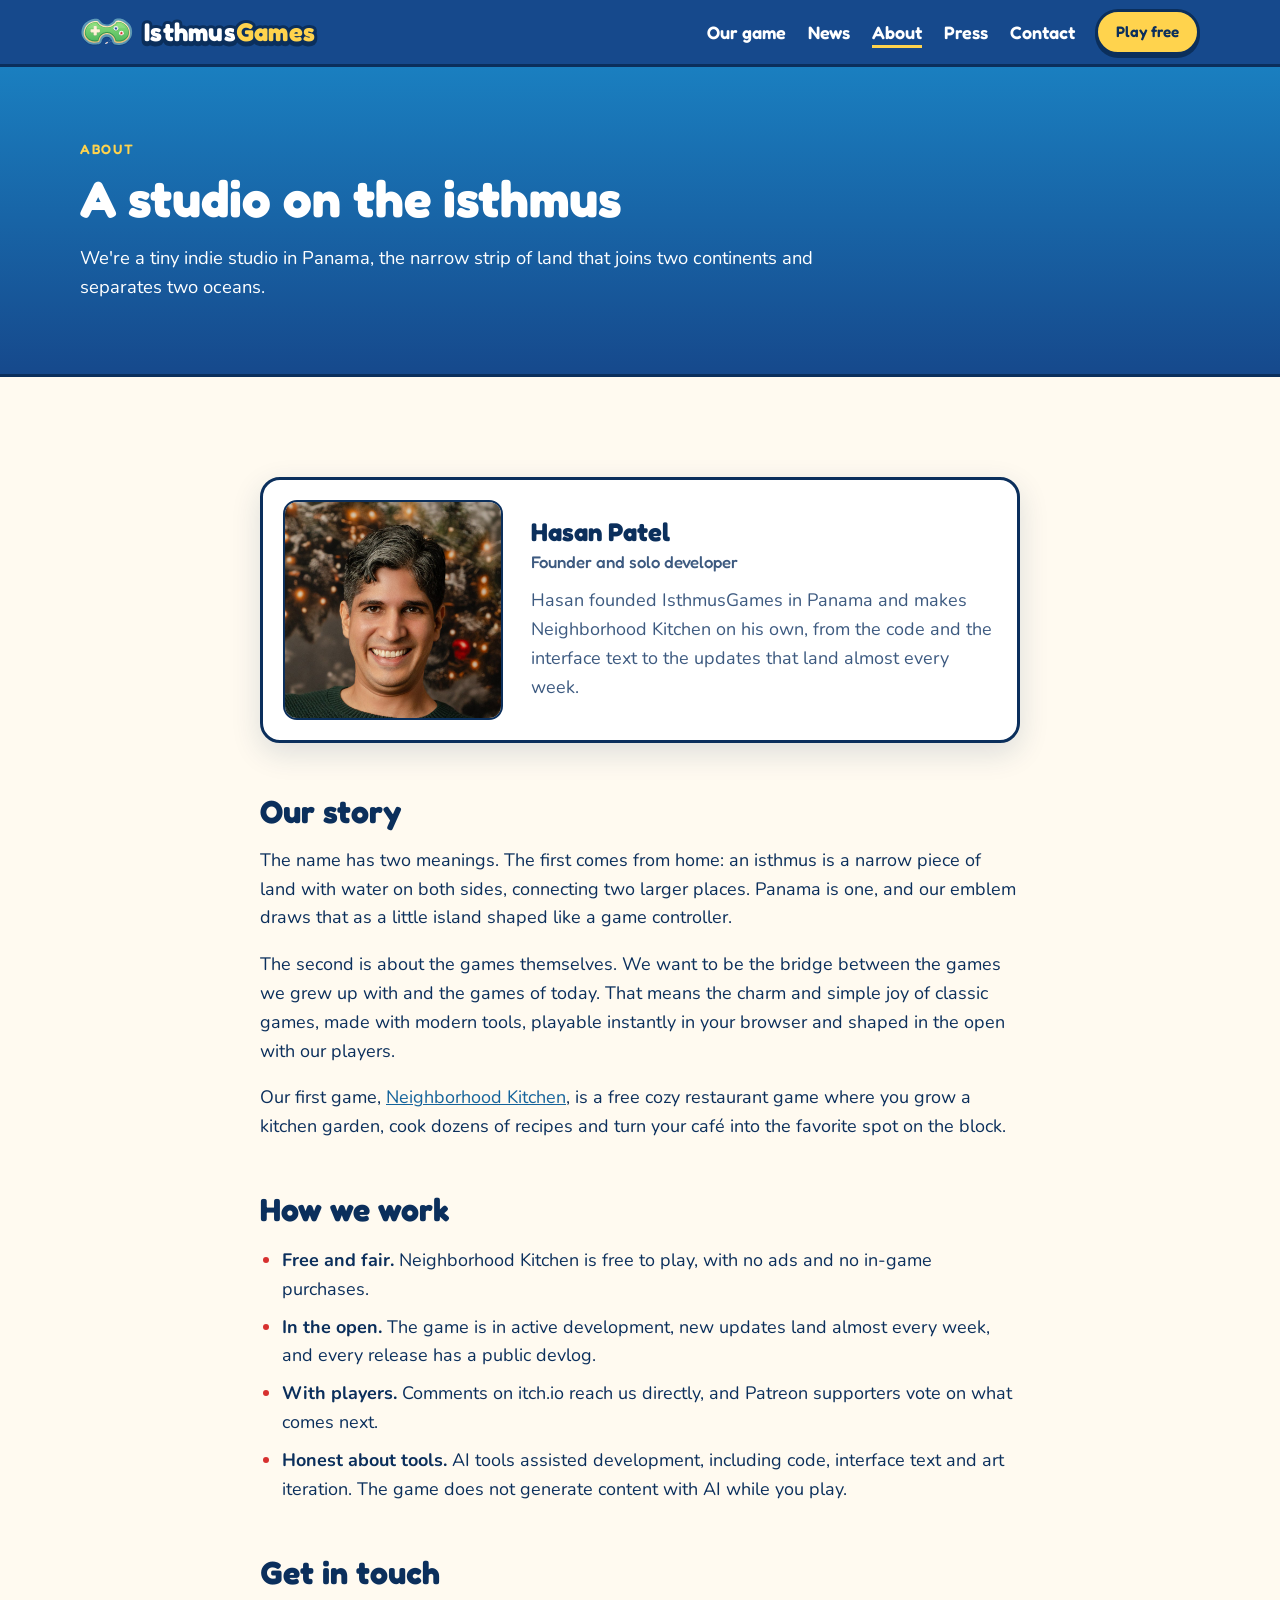
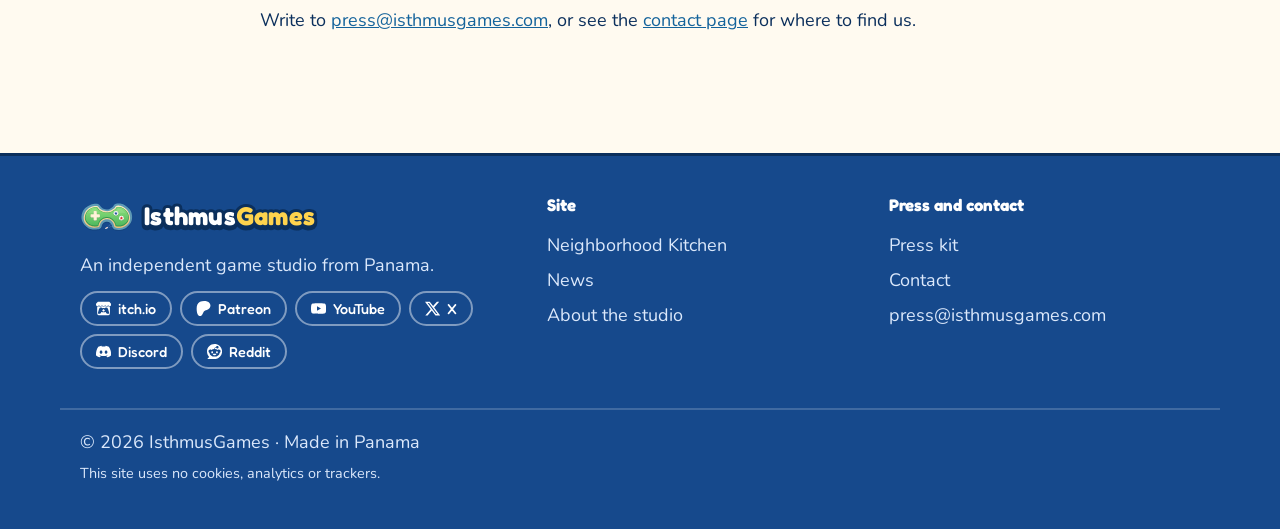
==== commit ede5fc84: "Add Discord link with icon to the social links Co-Authored-By: Claude Opus 5.5 (1M context) <noreply" ====
--- a/about/index.html
+++ b/about/index.html
@@ -98,6 +98,7 @@
           <a href="https://www.patreon.com/isthmusgames" target="_blank" rel="noopener"><svg class="icon" viewBox="0 0 24 24" aria-hidden="true"><path d="M22.957 7.21c-.004-3.064-2.391-5.576-5.191-6.482-3.478-1.125-8.064-.962-11.384.604C2.357 3.231 1.093 7.391 1.046 11.54c-.039 3.411.302 12.396 5.369 12.46 3.765.047 4.326-4.804 6.068-7.141 1.24-1.662 2.836-2.132 4.801-2.618 3.376-.836 5.678-3.501 5.673-7.031Z"/></svg>Patreon</a>
           <a href="https://www.youtube.com/@IsthmusGames" target="_blank" rel="noopener"><svg class="icon" viewBox="0 0 24 24" aria-hidden="true"><path d="M23.498 6.186a3.016 3.016 0 0 0-2.122-2.136C19.505 3.545 12 3.545 12 3.545s-7.505 0-9.377.505A3.017 3.017 0 0 0 .502 6.186C0 8.07 0 12 0 12s0 3.93.502 5.814a3.016 3.016 0 0 0 2.122 2.136c1.871.505 9.376.505 9.376.505s7.505 0 9.377-.505a3.015 3.015 0 0 0 2.122-2.136C24 15.93 24 12 24 12s0-3.93-.502-5.814zM9.545 15.568V8.432L15.818 12l-6.273 3.568z"/></svg>YouTube</a>
           <a href="https://x.com/IsthmusGamesHQ" target="_blank" rel="noopener"><svg class="icon" viewBox="0 0 24 24" aria-hidden="true"><path d="M18.901 1.153h3.68l-8.04 9.19L24 22.846h-7.406l-5.8-7.584-6.638 7.584H.474l8.6-9.83L0 1.154h7.594l5.243 6.932ZM17.61 20.644h2.039L6.486 3.24H4.298Z"/></svg>X</a>
+          <a href="https://discord.gg/mu7STJRDSa" target="_blank" rel="noopener"><svg class="icon" viewBox="0 0 24 24" aria-hidden="true"><path d="M20.317 4.3698a19.7913 19.7913 0 00-4.8851-1.5152.0741.0741 0 00-.0785.0371c-.211.3753-.4447.8648-.6083 1.2495-1.8447-.2762-3.68-.2762-5.4868 0-.1636-.3933-.4058-.8742-.6177-1.2495a.077.077 0 00-.0785-.037 19.7363 19.7363 0 00-4.8852 1.515.0699.0699 0 00-.0321.0277C.5334 9.0458-.319 13.5799.0992 18.0578a.0824.0824 0 00.0312.0561c2.0528 1.5076 4.0413 2.4228 5.9929 3.0294a.0777.0777 0 00.0842-.0276c.4616-.6304.8731-1.2952 1.226-1.9942a.076.076 0 00-.0416-.1057c-.6528-.2476-1.2743-.5495-1.8722-.8923a.077.077 0 01-.0076-.1277c.1258-.0943.2517-.1923.3718-.2914a.0743.0743 0 01.0776-.0105c3.9278 1.7933 8.18 1.7933 12.0614 0a.0739.0739 0 01.0785.0095c.1202.099.246.1981.3728.2924a.077.077 0 01-.0066.1276 12.2986 12.2986 0 01-1.873.8914.0766.0766 0 00-.0407.1067c.3604.698.7719 1.3628 1.225 1.9932a.076.076 0 00.0842.0286c1.961-.6067 3.9495-1.5219 6.0023-3.0294a.077.077 0 00.0313-.0552c.5004-5.177-.8382-9.6739-3.5485-13.6604a.061.061 0 00-.0312-.0286zM8.02 15.3312c-1.1825 0-2.1569-1.0857-2.1569-2.419 0-1.3332.9555-2.4189 2.157-2.4189 1.2108 0 2.1757 1.0952 2.1568 2.419 0 1.3332-.9555 2.4189-2.1569 2.4189zm7.9748 0c-1.1825 0-2.1569-1.0857-2.1569-2.419 0-1.3332.9554-2.4189 2.1569-2.4189 1.2108 0 2.1757 1.0952 2.1568 2.419 0 1.3332-.946 2.4189-2.1568 2.4189Z"/></svg>Discord</a>
           <a href="https://www.reddit.com/user/IsthmusGamesHQ" target="_blank" rel="noopener"><svg class="icon" viewBox="0 0 24 24" aria-hidden="true"><path d="M12 0C5.373 0 0 5.373 0 12c0 3.314 1.343 6.314 3.515 8.485l-2.286 2.286C.775 23.225 1.097 24 1.738 24H12c6.627 0 12-5.373 12-12S18.627 0 12 0Zm4.388 3.199c1.104 0 1.999.895 1.999 1.999 0 1.105-.895 2-1.999 2-.946 0-1.739-.657-1.947-1.539v.002c-1.147.162-2.032 1.15-2.032 2.341v.007c1.776.067 3.4.567 4.686 1.363.473-.363 1.064-.58 1.707-.58 1.547 0 2.802 1.254 2.802 2.802 0 1.117-.655 2.081-1.601 2.531-.088 3.256-3.637 5.876-7.997 5.876-4.361 0-7.905-2.617-7.998-5.87-.954-.447-1.614-1.415-1.614-2.538 0-1.548 1.255-2.802 2.803-2.802.645 0 1.239.218 1.712.585 1.275-.79 2.881-1.291 4.64-1.365v-.01c0-1.663 1.263-3.034 2.88-3.207.188-.911.993-1.595 1.959-1.595Zm-8.085 8.376c-.784 0-1.459.78-1.506 1.797-.047 1.016.64 1.429 1.426 1.429.786 0 1.371-.369 1.418-1.385.047-1.017-.553-1.841-1.338-1.841Zm7.406 0c-.786 0-1.385.824-1.338 1.841.047 1.017.634 1.385 1.418 1.385.785 0 1.473-.413 1.426-1.429-.046-1.017-.721-1.797-1.506-1.797Zm-3.703 4.013c-.974 0-1.907.048-2.77.135-.147.015-.241.168-.183.305.483 1.154 1.622 1.964 2.953 1.964 1.33 0 2.47-.81 2.953-1.964.057-.137-.037-.29-.184-.305-.863-.087-1.795-.135-2.769-.135Z"/></svg>Reddit</a>
         </p>
       </div>
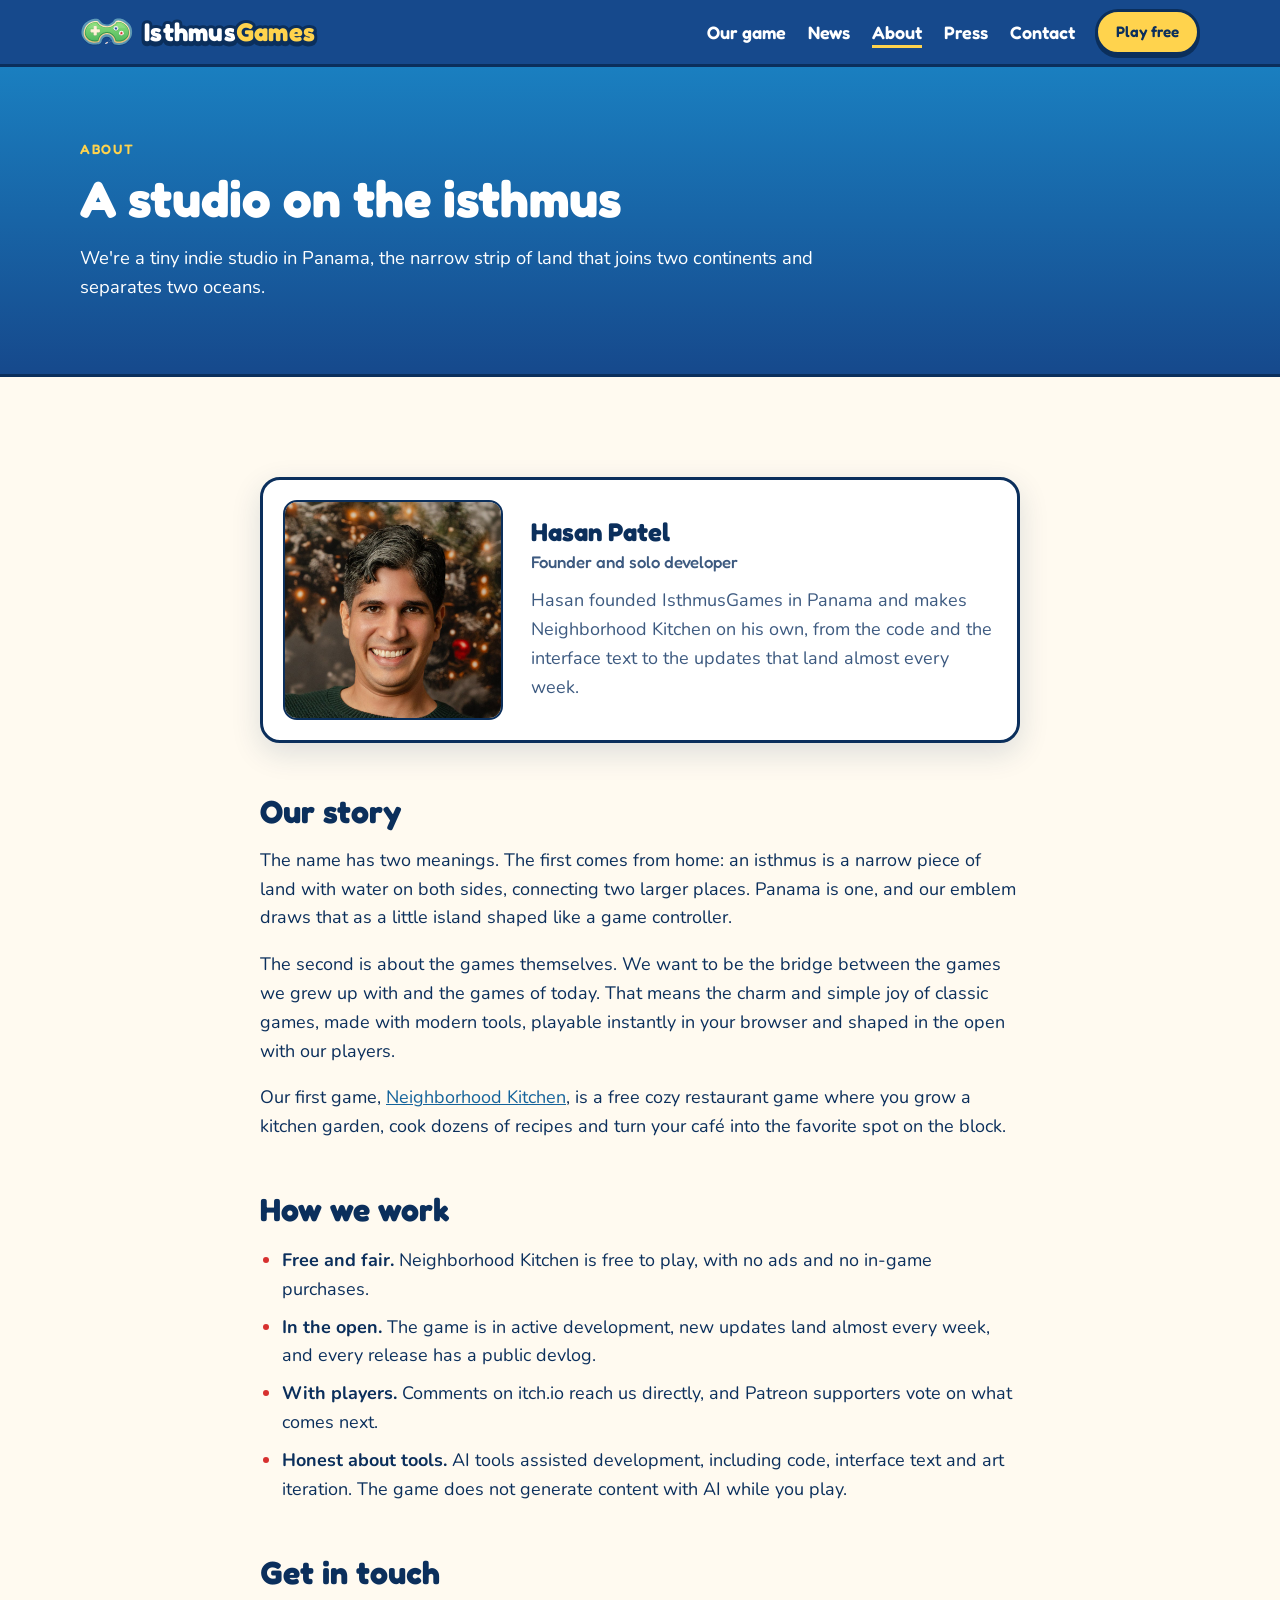
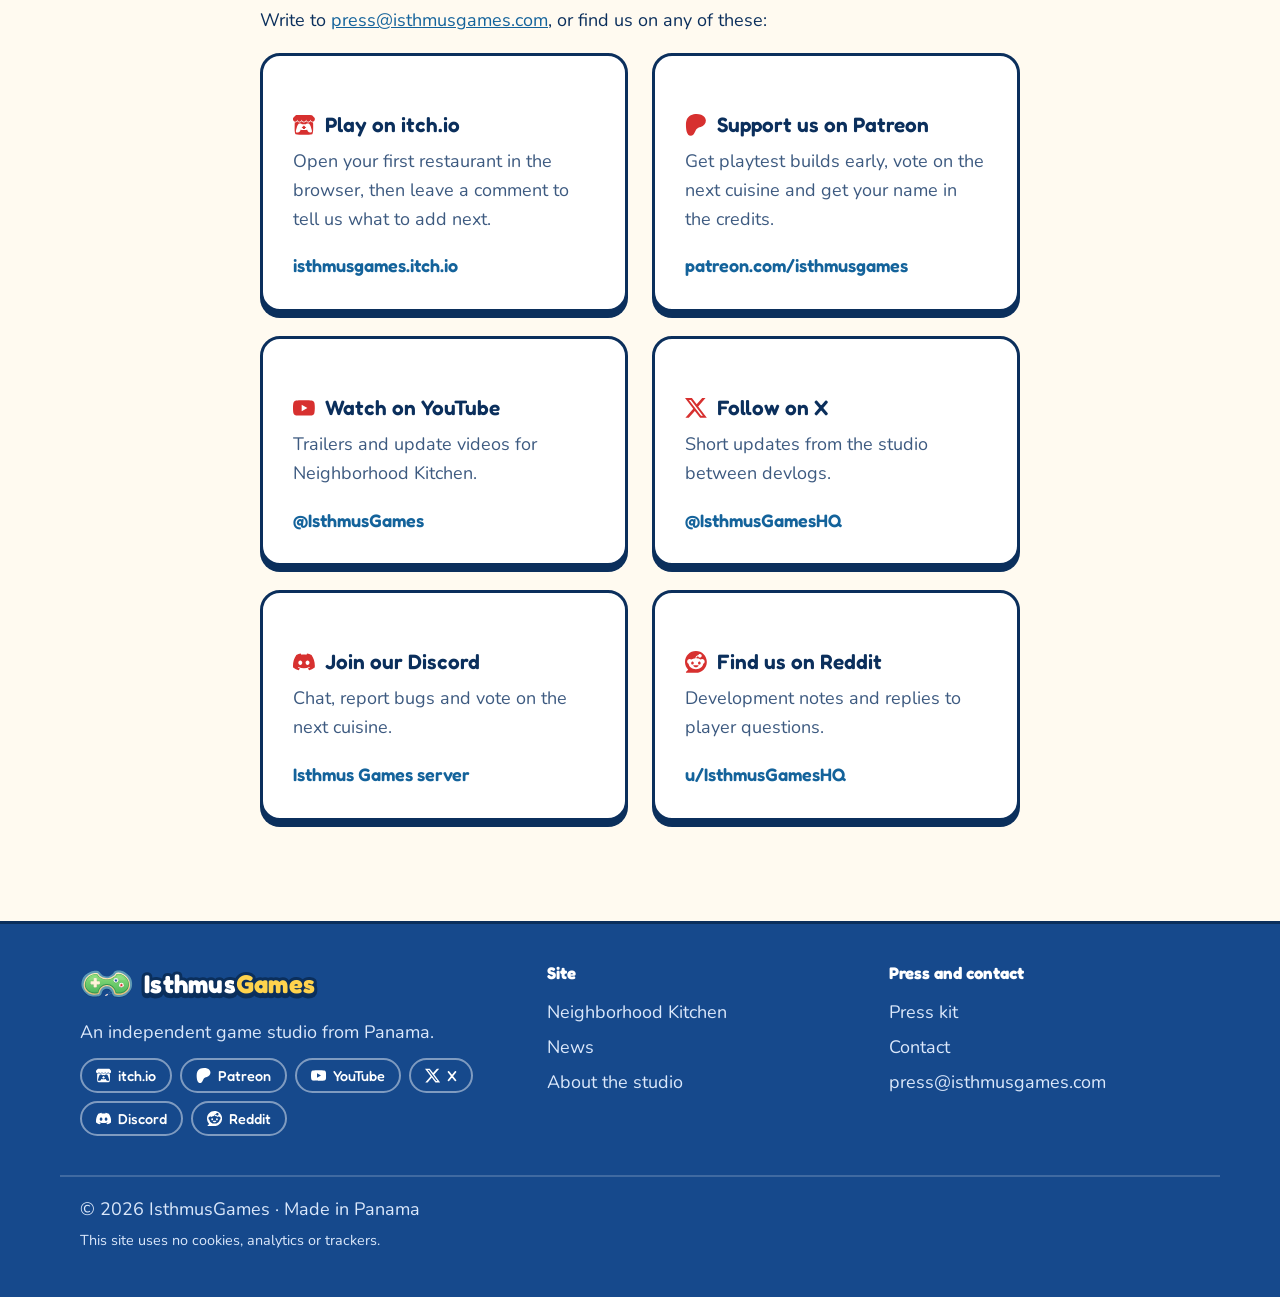
==== commit 6cb524cd: "Update site for 0.17.0-autumn.2 and add asset packs Bump the version to 0.17.0-autumn.2 and the reci" ====
--- a/about/index.html
+++ b/about/index.html
@@ -80,7 +80,40 @@
           <li><strong>Honest about tools.</strong> AI tools assisted development, including code, interface text and art iteration. The game does not generate content with AI while you play.</li>
         </ul>
         <h2>Get in touch</h2>
-        <p>Write to <a href="mailto:press@isthmusgames.com">press@isthmusgames.com</a>, or see the <a href="/contact/">contact page</a> for where to find us.</p>
+        <p>Write to <a href="mailto:press@isthmusgames.com">press@isthmusgames.com</a>, or find us on any of these:</p>
+        
+        <div class="cards">
+          <a class="card" href="https://isthmusgames.itch.io/neighborhood-kitchen" target="_blank" rel="noopener">
+            <h3><svg class="icon" viewBox="0 0 24 24" aria-hidden="true"><path d="M3.13 1.338C2.08 1.96.02 4.328 0 4.95v1.03c0 1.303 1.22 2.45 2.325 2.45 1.33 0 2.436-1.102 2.436-2.41 0 1.308 1.07 2.41 2.4 2.41 1.328 0 2.362-1.102 2.362-2.41 0 1.308 1.137 2.41 2.466 2.41h.024c1.33 0 2.466-1.102 2.466-2.41 0 1.308 1.034 2.41 2.363 2.41 1.33 0 2.4-1.102 2.4-2.41 0 1.308 1.106 2.41 2.435 2.41C22.78 8.43 24 7.282 24 5.98V4.95c-.02-.62-2.082-2.99-3.13-3.612-3.253-.114-5.508-.134-8.87-.133-3.362 0-7.945.053-8.87.133zm6.376 6.477a2.74 2.74 0 0 1-.468.602c-.5.49-1.19.795-1.947.795a2.786 2.786 0 0 1-1.95-.795c-.182-.178-.32-.37-.446-.59-.127.222-.303.412-.486.59a2.788 2.788 0 0 1-1.95.795c-.092 0-.187-.025-.264-.052-.107 1.113-.152 2.176-.168 2.95v.005l-.006 1.167c.02 2.334-.23 7.564 1.03 8.85 1.952.454 5.545.662 9.15.663 3.605 0 7.198-.21 9.15-.664 1.26-1.284 1.01-6.514 1.03-8.848l-.006-1.167v-.004c-.016-.775-.06-1.838-.168-2.95-.077.026-.172.052-.263.052a2.788 2.788 0 0 1-1.95-.795c-.184-.178-.36-.368-.486-.59-.127.22-.265.412-.447.59a2.786 2.786 0 0 1-1.95.794c-.76 0-1.446-.303-1.948-.793a2.74 2.74 0 0 1-.468-.602 2.738 2.738 0 0 1-.463.602 2.787 2.787 0 0 1-1.95.794h-.16a2.787 2.787 0 0 1-1.95-.793 2.738 2.738 0 0 1-.464-.602zm-2.004 2.59v.002c.795.002 1.5 0 2.373.953.687-.072 1.406-.108 2.125-.107.72 0 1.438.035 2.125.107.873-.953 1.578-.95 2.372-.953.376 0 1.876 0 2.92 2.934l1.123 4.028c.832 2.995-.266 3.068-1.636 3.07-2.03-.075-3.156-1.55-3.156-3.025-1.124.184-2.436.276-3.748.277-1.312 0-2.624-.093-3.748-.277 0 1.475-1.125 2.95-3.156 3.026-1.37-.004-2.468-.077-1.636-3.072l1.122-4.027c1.045-2.934 2.545-2.934 2.92-2.934zM12 12.714c-.002.002-2.14 1.964-2.523 2.662l1.4-.056v1.22c0 .056.56.033 1.123.007.562.026 1.124.05 1.124-.008v-1.22l1.4.055C14.138 14.677 12 12.713 12 12.713z"/></svg>Play on itch.io</h3>
+            <p>Open your first restaurant in the browser, then leave a comment to tell us what to add next.</p>
+            <span class="card-link">isthmusgames.itch.io</span>
+          </a>
+          <a class="card" href="https://www.patreon.com/isthmusgames" target="_blank" rel="noopener">
+            <h3><svg class="icon" viewBox="0 0 24 24" aria-hidden="true"><path d="M22.957 7.21c-.004-3.064-2.391-5.576-5.191-6.482-3.478-1.125-8.064-.962-11.384.604C2.357 3.231 1.093 7.391 1.046 11.54c-.039 3.411.302 12.396 5.369 12.46 3.765.047 4.326-4.804 6.068-7.141 1.24-1.662 2.836-2.132 4.801-2.618 3.376-.836 5.678-3.501 5.673-7.031Z"/></svg>Support us on Patreon</h3>
+            <p>Get playtest builds early, vote on the next cuisine and get your name in the credits.</p>
+            <span class="card-link">patreon.com/isthmusgames</span>
+          </a>
+          <a class="card" href="https://www.youtube.com/@IsthmusGames" target="_blank" rel="noopener">
+            <h3><svg class="icon" viewBox="0 0 24 24" aria-hidden="true"><path d="M23.498 6.186a3.016 3.016 0 0 0-2.122-2.136C19.505 3.545 12 3.545 12 3.545s-7.505 0-9.377.505A3.017 3.017 0 0 0 .502 6.186C0 8.07 0 12 0 12s0 3.93.502 5.814a3.016 3.016 0 0 0 2.122 2.136c1.871.505 9.376.505 9.376.505s7.505 0 9.377-.505a3.015 3.015 0 0 0 2.122-2.136C24 15.93 24 12 24 12s0-3.93-.502-5.814zM9.545 15.568V8.432L15.818 12l-6.273 3.568z"/></svg>Watch on YouTube</h3>
+            <p>Trailers and update videos for Neighborhood Kitchen.</p>
+            <span class="card-link">@IsthmusGames</span>
+          </a>
+          <a class="card" href="https://x.com/IsthmusGamesHQ" target="_blank" rel="noopener">
+            <h3><svg class="icon" viewBox="0 0 24 24" aria-hidden="true"><path d="M18.901 1.153h3.68l-8.04 9.19L24 22.846h-7.406l-5.8-7.584-6.638 7.584H.474l8.6-9.83L0 1.154h7.594l5.243 6.932ZM17.61 20.644h2.039L6.486 3.24H4.298Z"/></svg>Follow on X</h3>
+            <p>Short updates from the studio between devlogs.</p>
+            <span class="card-link">@IsthmusGamesHQ</span>
+          </a>
+          <a class="card" href="https://discord.gg/mu7STJRDSa" target="_blank" rel="noopener">
+            <h3><svg class="icon" viewBox="0 0 24 24" aria-hidden="true"><path d="M20.317 4.3698a19.7913 19.7913 0 00-4.8851-1.5152.0741.0741 0 00-.0785.0371c-.211.3753-.4447.8648-.6083 1.2495-1.8447-.2762-3.68-.2762-5.4868 0-.1636-.3933-.4058-.8742-.6177-1.2495a.077.077 0 00-.0785-.037 19.7363 19.7363 0 00-4.8852 1.515.0699.0699 0 00-.0321.0277C.5334 9.0458-.319 13.5799.0992 18.0578a.0824.0824 0 00.0312.0561c2.0528 1.5076 4.0413 2.4228 5.9929 3.0294a.0777.0777 0 00.0842-.0276c.4616-.6304.8731-1.2952 1.226-1.9942a.076.076 0 00-.0416-.1057c-.6528-.2476-1.2743-.5495-1.8722-.8923a.077.077 0 01-.0076-.1277c.1258-.0943.2517-.1923.3718-.2914a.0743.0743 0 01.0776-.0105c3.9278 1.7933 8.18 1.7933 12.0614 0a.0739.0739 0 01.0785.0095c.1202.099.246.1981.3728.2924a.077.077 0 01-.0066.1276 12.2986 12.2986 0 01-1.873.8914.0766.0766 0 00-.0407.1067c.3604.698.7719 1.3628 1.225 1.9932a.076.076 0 00.0842.0286c1.961-.6067 3.9495-1.5219 6.0023-3.0294a.077.077 0 00.0313-.0552c.5004-5.177-.8382-9.6739-3.5485-13.6604a.061.061 0 00-.0312-.0286zM8.02 15.3312c-1.1825 0-2.1569-1.0857-2.1569-2.419 0-1.3332.9555-2.4189 2.157-2.4189 1.2108 0 2.1757 1.0952 2.1568 2.419 0 1.3332-.9555 2.4189-2.1569 2.4189zm7.9748 0c-1.1825 0-2.1569-1.0857-2.1569-2.419 0-1.3332.9554-2.4189 2.1569-2.4189 1.2108 0 2.1757 1.0952 2.1568 2.419 0 1.3332-.946 2.4189-2.1568 2.4189Z"/></svg>Join our Discord</h3>
+            <p>Chat, report bugs and vote on the next cuisine.</p>
+            <span class="card-link">Isthmus Games server</span>
+          </a>
+          <a class="card" href="https://www.reddit.com/user/IsthmusGamesHQ" target="_blank" rel="noopener">
+            <h3><svg class="icon" viewBox="0 0 24 24" aria-hidden="true"><path d="M12 0C5.373 0 0 5.373 0 12c0 3.314 1.343 6.314 3.515 8.485l-2.286 2.286C.775 23.225 1.097 24 1.738 24H12c6.627 0 12-5.373 12-12S18.627 0 12 0Zm4.388 3.199c1.104 0 1.999.895 1.999 1.999 0 1.105-.895 2-1.999 2-.946 0-1.739-.657-1.947-1.539v.002c-1.147.162-2.032 1.15-2.032 2.341v.007c1.776.067 3.4.567 4.686 1.363.473-.363 1.064-.58 1.707-.58 1.547 0 2.802 1.254 2.802 2.802 0 1.117-.655 2.081-1.601 2.531-.088 3.256-3.637 5.876-7.997 5.876-4.361 0-7.905-2.617-7.998-5.87-.954-.447-1.614-1.415-1.614-2.538 0-1.548 1.255-2.802 2.803-2.802.645 0 1.239.218 1.712.585 1.275-.79 2.881-1.291 4.64-1.365v-.01c0-1.663 1.263-3.034 2.88-3.207.188-.911.993-1.595 1.959-1.595Zm-8.085 8.376c-.784 0-1.459.78-1.506 1.797-.047 1.016.64 1.429 1.426 1.429.786 0 1.371-.369 1.418-1.385.047-1.017-.553-1.841-1.338-1.841Zm7.406 0c-.786 0-1.385.824-1.338 1.841.047 1.017.634 1.385 1.418 1.385.785 0 1.473-.413 1.426-1.429-.046-1.017-.721-1.797-1.506-1.797Zm-3.703 4.013c-.974 0-1.907.048-2.77.135-.147.015-.241.168-.183.305.483 1.154 1.622 1.964 2.953 1.964 1.33 0 2.47-.81 2.953-1.964.057-.137-.037-.29-.184-.305-.863-.087-1.795-.135-2.769-.135Z"/></svg>Find us on Reddit</h3>
+            <p>Development notes and replies to player questions.</p>
+            <span class="card-link">u/IsthmusGamesHQ</span>
+          </a>
+        </div>
       </div>
     </section>
   </main>
--- a/styles.css
+++ b/styles.css
@@ -262,6 +262,9 @@
 .prose li::marker { color: var(--star-red); }
 
 .contact-line { margin-top: 2em; }
+
+.section-packs { border-top: 3px solid var(--line); }
+.card .fineprint { margin: -.4em 0 .8em; }
 
 /* Founder */
 
